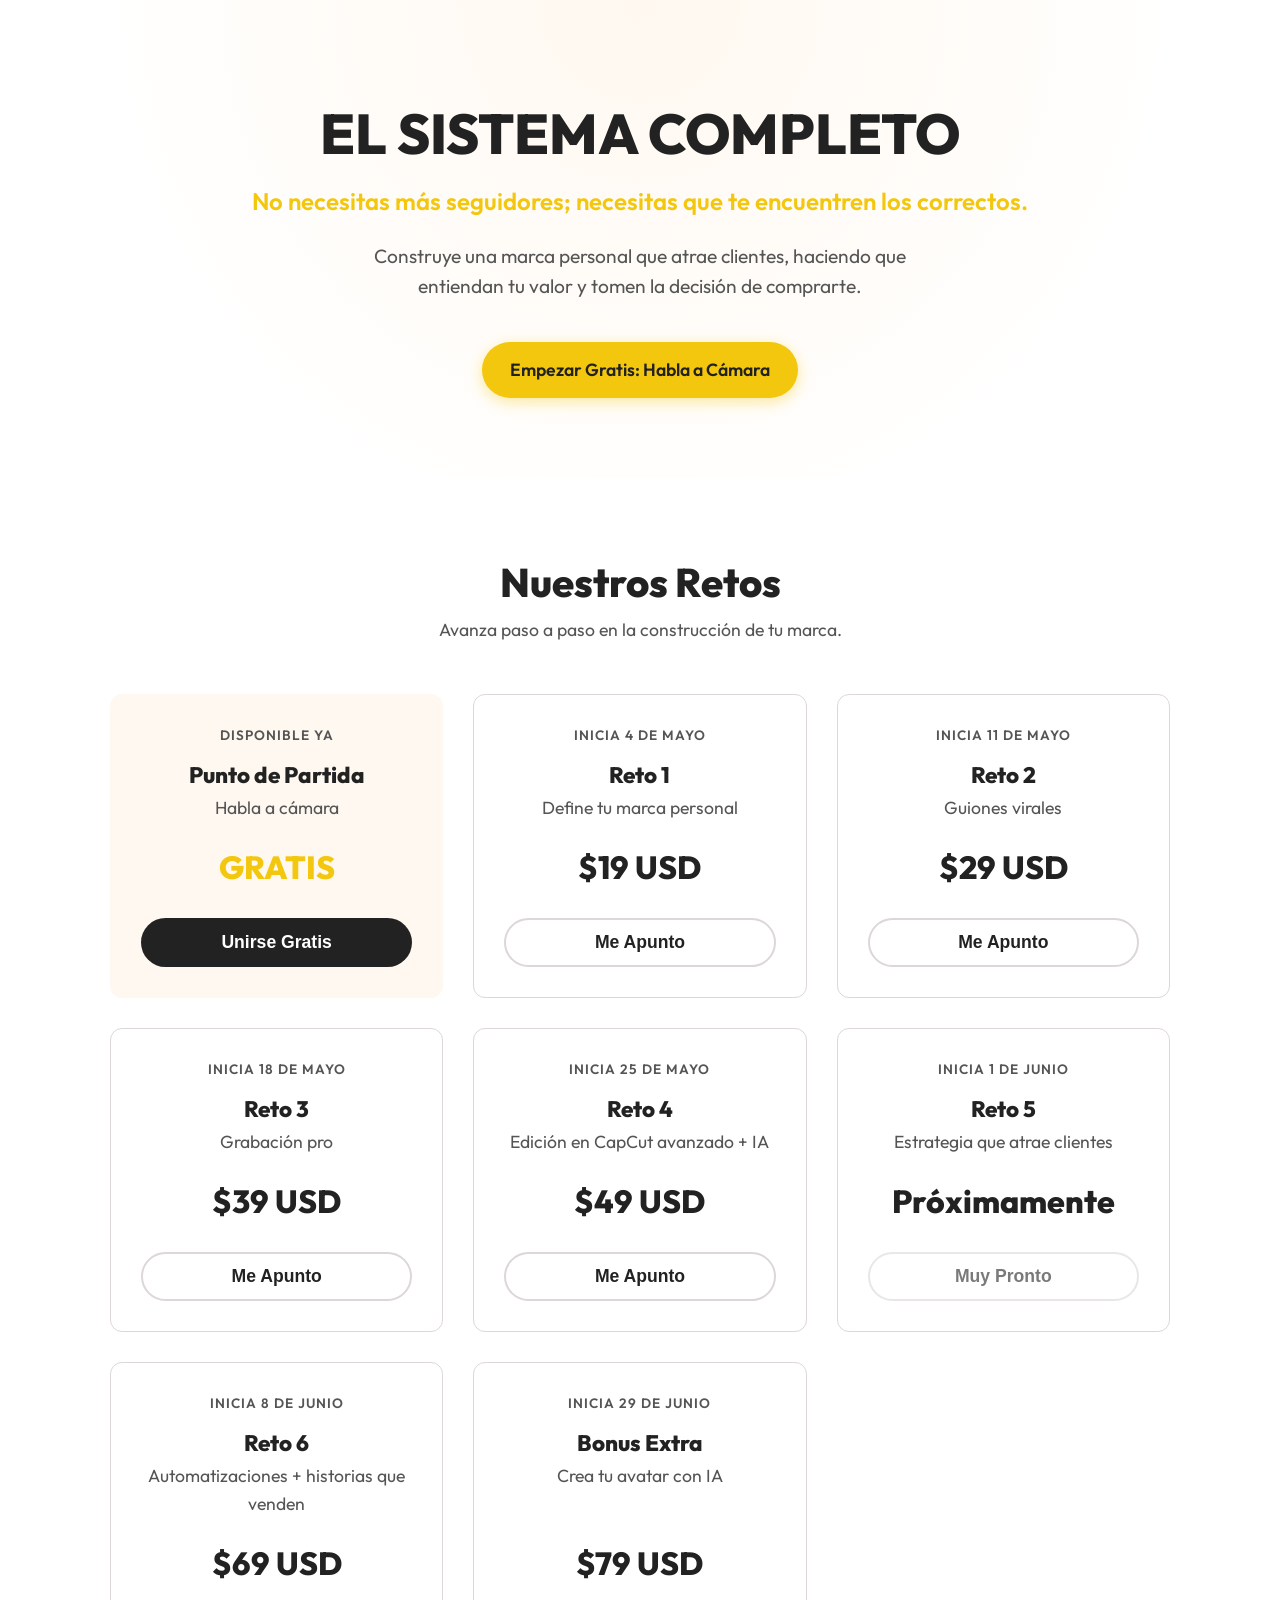
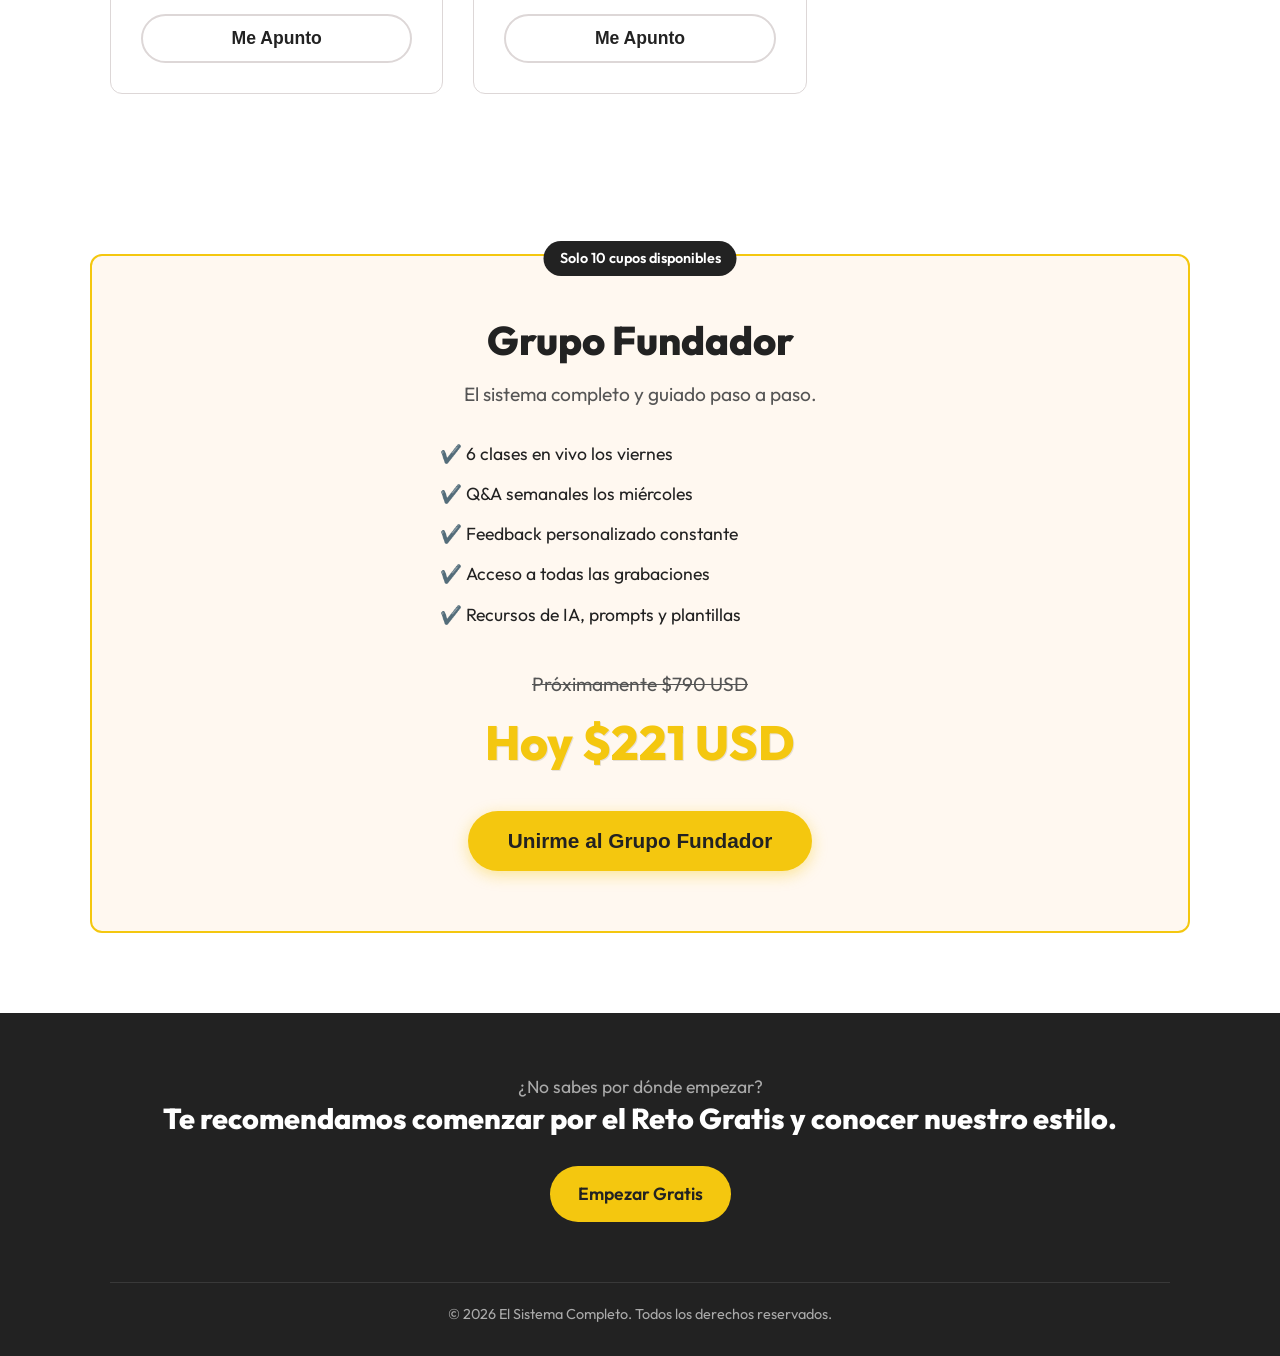
==== index.html @ 3ee85386 "first commit: Scafolding" ====
<!DOCTYPE html>
<html lang="es">
<head>
    <meta charset="UTF-8">
    <meta name="viewport" content="width=device-width, initial-scale=1.0">
    <title>El Sistema Completo | Atrae Clientes</title>
    <meta name="description" content="Construye una marca personal que atrae clientes. El sistema paso a paso para que te encuentren los correctos.">
    <link rel="preconnect" href="https://fonts.googleapis.com">
    <link rel="preconnect" href="https://fonts.gstatic.com" crossorigin>
    <link href="https://fonts.googleapis.com/css2?family=Outfit:wght@300;400;600;800&display=swap" rel="stylesheet">
    <link rel="stylesheet" href="style.css">
</head>
<body>

    <!-- Hero Section -->
    <header class="hero">
        <div class="container">
            <h1>EL SISTEMA COMPLETO</h1>
            <p class="subtitle">No necesitas más seguidores; necesitas que te encuentren los correctos.</p>
            <p class="description">Construye una marca personal que atrae clientes, haciendo que entiendan tu valor y tomen la decisión de comprarte.</p>
            <a href="#retos" class="cta-button primary-btn">Empezar Gratis: Habla a Cámara</a>
        </div>
    </header>

    <!-- Retos Section -->
    <section id="retos" class="challenges">
        <div class="container">
            <h2 class="section-title">Nuestros Retos</h2>
            <p class="section-desc">Avanza paso a paso en la construcción de tu marca.</p>

            <div class="grid">
                <!-- Reto Gratis -->
                <div class="card card-free">
                    <div class="card-tag">Disponible Ya</div>
                    <h3>Punto de Partida</h3>
                    <p class="challenge-name">Habla a cámara</p>
                    <p class="price">GRATIS</p>
                    <button class="cta-button secondary-btn">Unirse Gratis</button>
                </div>

                <!-- Reto 1 -->
                <div class="card">
                    <div class="card-tag">Inicia 4 de mayo</div>
                    <h3>Reto 1</h3>
                    <p class="challenge-name">Define tu marca personal</p>
                    <p class="price">$19 USD</p>
                    <button class="cta-button outline-btn">Me Apunto</button>
                </div>

                <!-- Reto 2 -->
                <div class="card">
                    <div class="card-tag">Inicia 11 de mayo</div>
                    <h3>Reto 2</h3>
                    <p class="challenge-name">Guiones virales</p>
                    <p class="price">$29 USD</p>
                    <button class="cta-button outline-btn">Me Apunto</button>
                </div>

                <!-- Reto 3 -->
                <div class="card">
                    <div class="card-tag">Inicia 18 de mayo</div>
                    <h3>Reto 3</h3>
                    <p class="challenge-name">Grabación pro</p>
                    <p class="price">$39 USD</p>
                    <button class="cta-button outline-btn">Me Apunto</button>
                </div>

                <!-- Reto 4 -->
                <div class="card">
                    <div class="card-tag">Inicia 25 de mayo</div>
                    <h3>Reto 4</h3>
                    <p class="challenge-name">Edición en CapCut avanzado + IA</p>
                    <p class="price">$49 USD</p>
                    <button class="cta-button outline-btn">Me Apunto</button>
                </div>

                <!-- Reto 5 -->
                <div class="card">
                    <div class="card-tag">Inicia 1 de junio</div>
                    <h3>Reto 5</h3>
                    <p class="challenge-name">Estrategia que atrae clientes</p>
                    <p class="price">Próximamente</p>
                    <button class="cta-button outline-btn disabled">Muy Pronto</button>
                </div>

                <!-- Reto 6 -->
                <div class="card">
                    <div class="card-tag">Inicia 8 de junio</div>
                    <h3>Reto 6</h3>
                    <p class="challenge-name">Automatizaciones + historias que venden</p>
                    <p class="price">$69 USD</p>
                    <button class="cta-button outline-btn">Me Apunto</button>
                </div>

                <!-- Bonus -->
                <div class="card card-bonus">
                    <div class="card-tag">Inicia 29 de junio</div>
                    <h3>Bonus Extra</h3>
                    <p class="challenge-name">Crea tu avatar con IA</p>
                    <p class="price">$79 USD</p>
                    <button class="cta-button outline-btn">Me Apunto</button>
                </div>
            </div>
        </div>
    </section>

    <!-- Premium Section -->
    <section class="premium">
        <div class="container premium-box">
            <div class="premium-content">
                <span class="premium-badge">Solo 10 cupos disponibles</span>
                <h2>Grupo Fundador</h2>
                <p class="premium-subtitle">El sistema completo y guiado paso a paso.</p>
                <ul class="features-list">
                    <li>✔️ 6 clases en vivo los viernes</li>
                    <li>✔️ Q&A semanales los miércoles</li>
                    <li>✔️ Feedback personalizado constante</li>
                    <li>✔️ Acceso a todas las grabaciones</li>
                    <li>✔️ Recursos de IA, prompts y plantillas</li>
                </ul>
                <div class="price-box">
                    <span class="old-price">Próximamente $790 USD</span>
                    <span class="current-price">Hoy $221 USD</span>
                </div>
                <button class="cta-button primary-btn premium-btn">Unirme al Grupo Fundador</button>
            </div>
        </div>
    </section>

    <!-- Footer -->
    <footer class="footer">
        <div class="container">
            <p>¿No sabes por dónde empezar?</p>
            <h3>Te recomendamos comenzar por el Reto Gratis y conocer nuestro estilo.</h3>
            <a href="#retos" class="cta-button secondary-btn footer-btn">Empezar Gratis</a>
            <p class="copyright">© 2026 El Sistema Completo. Todos los derechos reservados.</p>
        </div>
    </footer>

    <script src="script.js"></script>
</body>
</html>
---- style.css ----
/* style.css */
:root {
    --color-bg-main: #FFFFFF;
    --color-primary: #F4C70F;
    /* Mustard Yellow */
    --color-secondary: #FFF8F0;
    /* Beige/Cream */
    --color-neutral: #DDD7D7;
    /* Light Gray */
    --color-text-dark: #222222;
    --color-text-light: #555555;

    --transition-speed: 0.3s;
    --border-radius: 12px;
}

* {
    margin: 0;
    padding: 0;
    box-sizing: border-box;
}

body {
    font-family: 'Outfit', sans-serif;
    background-color: var(--color-bg-main);
    color: var(--color-text-dark);
    line-height: 1.6;
    overflow-x: hidden;
}

.container {
    max-width: 1100px;
    margin: 0 auto;
    padding: 0 20px;
}

/* Typography */
h1,
h2,
h3 {
    font-weight: 800;
    line-height: 1.2;
}

h1 {
    font-size: 3.5rem;
    margin-bottom: 15px;
    color: var(--color-text-dark);
}

h2 {
    font-size: 2.5rem;
    margin-bottom: 15px;
}

p {
    font-size: 1.1rem;
    color: var(--color-text-light);
}

/* Buttons */
.cta-button {
    display: inline-block;
    padding: 14px 28px;
    border-radius: 50px;
    font-size: 1.1rem;
    font-weight: 600;
    text-decoration: none;
    text-align: center;
    cursor: pointer;
    transition: all var(--transition-speed) ease;
    border: none;
}

.primary-btn {
    background-color: var(--color-primary);
    color: var(--color-text-dark);
    box-shadow: 0 4px 15px rgba(244, 199, 15, 0.4);
}

.primary-btn:hover {
    transform: translateY(-3px);
    box-shadow: 0 6px 20px rgba(244, 199, 15, 0.6);
}

.secondary-btn {
    background-color: var(--color-text-dark);
    color: #FFFFFF;
}

.secondary-btn:hover {
    transform: translateY(-3px);
    box-shadow: 0 6px 20px rgba(0, 0, 0, 0.15);
}

.outline-btn {
    background-color: transparent;
    color: var(--color-text-dark);
    border: 2px solid var(--color-neutral);
    padding: 12px 26px;
}

.outline-btn:hover {
    border-color: var(--color-primary);
    background-color: var(--color-primary);
    transform: translateY(-2px);
}

.disabled {
    opacity: 0.6;
    cursor: not-allowed;
}

.disabled:hover {
    transform: none;
    background-color: transparent;
    border-color: var(--color-neutral);
}

/* Hero Section */
.hero {
    padding: 100px 0 80px;
    text-align: center;
    background: radial-gradient(circle at top, var(--color-secondary) 0%, var(--color-bg-main) 70%);
}

.hero .subtitle {
    font-size: 1.5rem;
    font-weight: 600;
    color: var(--color-primary);
    margin-bottom: 20px;
}

.hero .description {
    max-width: 600px;
    margin: 0 auto 40px;
    font-size: 1.2rem;
}

/* Challenges Section */
.challenges {
    padding: 80px 0;
}

.section-title {
    text-align: center;
    margin-bottom: 10px;
}

.section-desc {
    text-align: center;
    margin-bottom: 50px;
}

.grid {
    display: grid;
    grid-template-columns: repeat(auto-fit, minmax(300px, 1fr));
    gap: 30px;
}

/* Cards */
.card {
    background-color: var(--color-bg-main);
    border: 1px solid var(--color-neutral);
    border-radius: var(--border-radius);
    padding: 30px;
    text-align: center;
    transition: all var(--transition-speed) ease;
    position: relative;
    overflow: hidden;
    display: flex;
    flex-direction: column;
}

.card:hover {
    transform: translateY(-5px);
    box-shadow: 0 10px 30px rgba(0, 0, 0, 0.05);
    border-color: var(--color-primary);
}

.card-tag {
    font-size: 0.85rem;
    font-weight: 600;
    color: var(--color-text-light);
    margin-bottom: 15px;
    text-transform: uppercase;
    letter-spacing: 1px;
}

.card h3 {
    font-size: 1.4rem;
    margin-bottom: 5px;
}

.challenge-name {
    font-size: 1.1rem;
    font-weight: 400;
    margin-bottom: 20px;
    flex-grow: 1;
}

.price {
    font-size: 2rem;
    font-weight: 800;
    color: var(--color-text-dark);
    margin-bottom: 25px;
}

.card-free {
    background-color: var(--color-secondary);
    border-color: var(--color-secondary);
}

.card-free .price {
    color: var(--color-primary);
}

/* Premium Section */
.premium {
    padding: 80px 0;
}

.premium-box {
    background-color: var(--color-secondary);
    border-radius: var(--border-radius);
    border: 2px solid var(--color-primary);
    padding: 60px 40px;
    text-align: center;
    position: relative;
}

.premium-badge {
    position: absolute;
    top: -15px;
    left: 50%;
    transform: translateX(-50%);
    background-color: var(--color-text-dark);
    color: #fff;
    padding: 6px 16px;
    border-radius: 20px;
    font-size: 0.9rem;
    font-weight: 600;
}

.premium-subtitle {
    font-size: 1.2rem;
    margin-bottom: 30px;
}

.features-list {
    list-style: none;
    text-align: left;
    max-width: 400px;
    margin: 0 auto 40px;
}

.features-list li {
    font-size: 1.1rem;
    margin-bottom: 12px;
    color: var(--color-text-dark);
    font-weight: 400;
}

.price-box {
    margin-bottom: 30px;
    display: flex;
    flex-direction: column;
    align-items: center;
}

.old-price {
    font-size: 1.2rem;
    color: var(--color-text-light);
    text-decoration: line-through;
    margin-bottom: 5px;
}

.current-price {
    font-size: 3rem;
    font-weight: 800;
    color: var(--color-primary);
    text-shadow: 1px 1px 0px rgba(0, 0, 0, 0.1);
}

.premium-btn {
    font-size: 1.3rem;
    padding: 18px 40px;
}

/* Footer */
.footer {
    background-color: var(--color-text-dark);
    color: #FFFFFF;
    text-align: center;
    padding: 60px 0 30px;
}

.footer h3 {
    color: #FFFFFF;
    margin-bottom: 30px;
    font-size: 1.8rem;
}

.footer p {
    color: #AAAAAA;
}

.footer-btn {
    background-color: var(--color-primary);
    color: var(--color-text-dark);
    margin-bottom: 60px;
}

.footer-btn:hover {
    background-color: #e3b60e;
    transform: translateY(-3px);
}

.copyright {
    font-size: 0.9rem;
    border-top: 1px solid rgba(255, 255, 255, 0.1);
    padding-top: 20px;
}

/* Animations */
.fade-in {
    opacity: 0;
    transform: translateY(20px);
    transition: opacity 0.6s ease-out, transform 0.6s ease-out;
}

.fade-in.visible {
    opacity: 1;
    transform: translateY(0);
}

/* Responsive */
@media (max-width: 768px) {
    h1 {
        font-size: 2.5rem;
    }

    h2 {
        font-size: 2rem;
    }

    .hero {
        padding: 60px 0;
    }

    .premium-box {
        padding: 40px 20px;
    }

    .current-price {
        font-size: 2.5rem;
    }
}
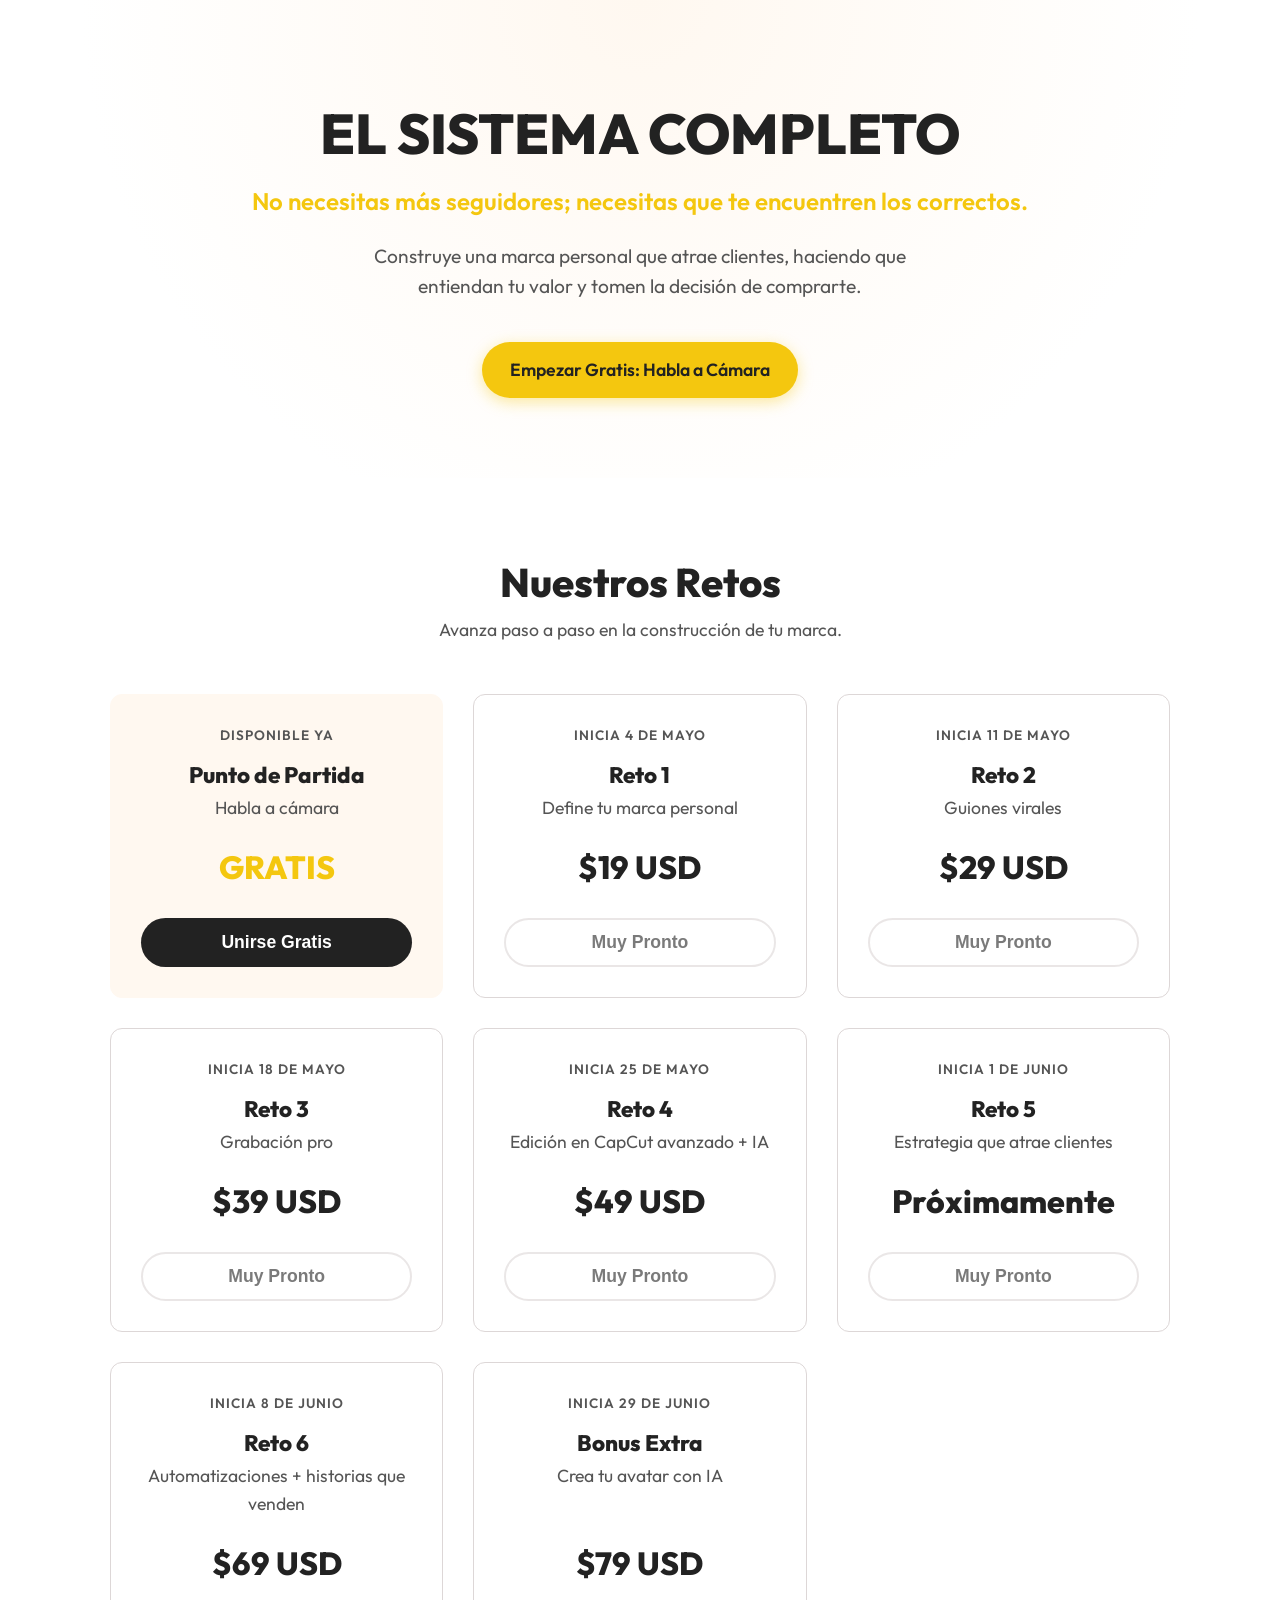
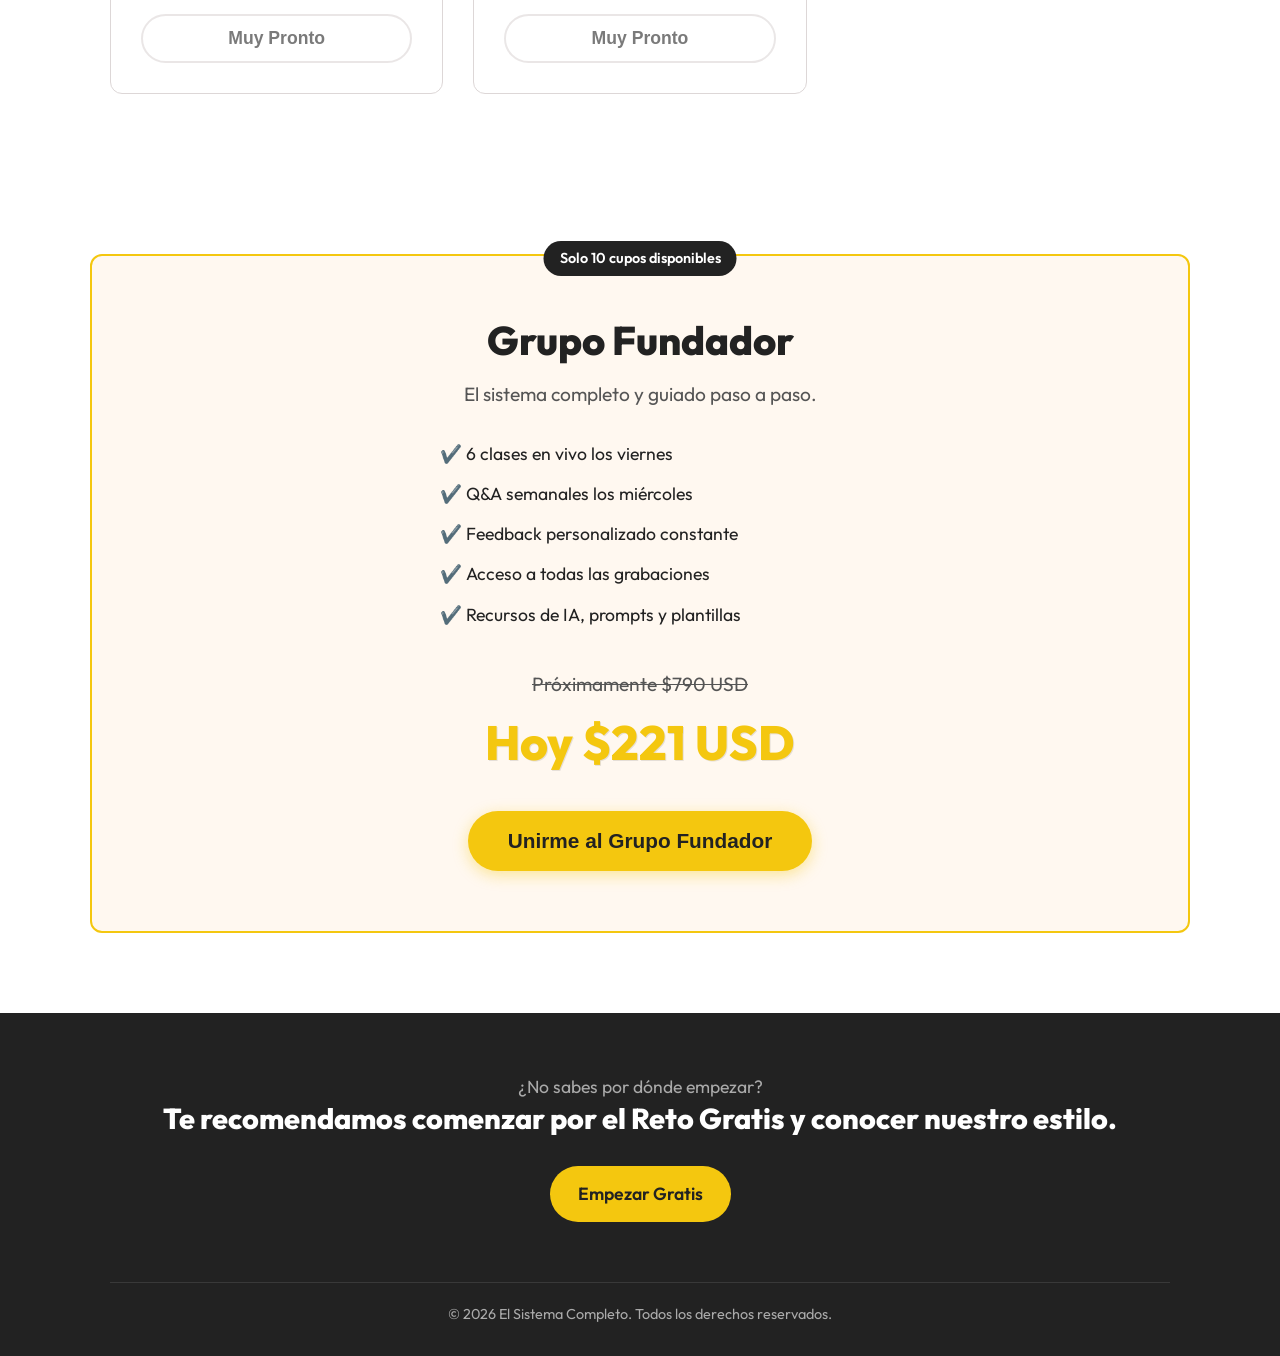
==== commit 2b7e27f1: "change: disable button for challenges" ====
--- a/index.html
+++ b/index.html
@@ -1,15 +1,18 @@
 <!DOCTYPE html>
 <html lang="es">
+
 <head>
     <meta charset="UTF-8">
     <meta name="viewport" content="width=device-width, initial-scale=1.0">
     <title>El Sistema Completo | Atrae Clientes</title>
-    <meta name="description" content="Construye una marca personal que atrae clientes. El sistema paso a paso para que te encuentren los correctos.">
+    <meta name="description"
+        content="Construye una marca personal que atrae clientes. El sistema paso a paso para que te encuentren los correctos.">
     <link rel="preconnect" href="https://fonts.googleapis.com">
     <link rel="preconnect" href="https://fonts.gstatic.com" crossorigin>
     <link href="https://fonts.googleapis.com/css2?family=Outfit:wght@300;400;600;800&display=swap" rel="stylesheet">
     <link rel="stylesheet" href="style.css">
 </head>
+
 <body>
 
     <!-- Hero Section -->
@@ -17,7 +20,8 @@
         <div class="container">
             <h1>EL SISTEMA COMPLETO</h1>
             <p class="subtitle">No necesitas más seguidores; necesitas que te encuentren los correctos.</p>
-            <p class="description">Construye una marca personal que atrae clientes, haciendo que entiendan tu valor y tomen la decisión de comprarte.</p>
+            <p class="description">Construye una marca personal que atrae clientes, haciendo que entiendan tu valor y
+                tomen la decisión de comprarte.</p>
             <a href="#retos" class="cta-button primary-btn">Empezar Gratis: Habla a Cámara</a>
         </div>
     </header>
@@ -44,7 +48,8 @@
                     <h3>Reto 1</h3>
                     <p class="challenge-name">Define tu marca personal</p>
                     <p class="price">$19 USD</p>
-                    <button class="cta-button outline-btn">Me Apunto</button>
+                    <!-- <button class="cta-button outline-btn">Me Apunto</button> -->
+                    <button class="cta-button outline-btn disabled">Muy Pronto</button>
                 </div>
 
                 <!-- Reto 2 -->
@@ -53,7 +58,8 @@
                     <h3>Reto 2</h3>
                     <p class="challenge-name">Guiones virales</p>
                     <p class="price">$29 USD</p>
-                    <button class="cta-button outline-btn">Me Apunto</button>
+                    <!-- <button class="cta-button outline-btn">Me Apunto</button> -->
+                    <button class="cta-button outline-btn disabled">Muy Pronto</button>
                 </div>
 
                 <!-- Reto 3 -->
@@ -62,7 +68,8 @@
                     <h3>Reto 3</h3>
                     <p class="challenge-name">Grabación pro</p>
                     <p class="price">$39 USD</p>
-                    <button class="cta-button outline-btn">Me Apunto</button>
+                    <!-- <button class="cta-button outline-btn">Me Apunto</button> -->
+                    <button class="cta-button outline-btn disabled">Muy Pronto</button>
                 </div>
 
                 <!-- Reto 4 -->
@@ -71,7 +78,8 @@
                     <h3>Reto 4</h3>
                     <p class="challenge-name">Edición en CapCut avanzado + IA</p>
                     <p class="price">$49 USD</p>
-                    <button class="cta-button outline-btn">Me Apunto</button>
+                    <!-- <button class="cta-button outline-btn">Me Apunto</button> -->
+                    <button class="cta-button outline-btn disabled">Muy Pronto</button>
                 </div>
 
                 <!-- Reto 5 -->
@@ -89,7 +97,8 @@
                     <h3>Reto 6</h3>
                     <p class="challenge-name">Automatizaciones + historias que venden</p>
                     <p class="price">$69 USD</p>
-                    <button class="cta-button outline-btn">Me Apunto</button>
+                    <!-- <button class="cta-button outline-btn">Me Apunto</button> -->
+                    <button class="cta-button outline-btn disabled">Muy Pronto</button>
                 </div>
 
                 <!-- Bonus -->
@@ -98,7 +107,8 @@
                     <h3>Bonus Extra</h3>
                     <p class="challenge-name">Crea tu avatar con IA</p>
                     <p class="price">$79 USD</p>
-                    <button class="cta-button outline-btn">Me Apunto</button>
+                    <!-- <button class="cta-button outline-btn">Me Apunto</button> -->
+                    <button class="cta-button outline-btn disabled">Muy Pronto</button>
                 </div>
             </div>
         </div>
@@ -139,4 +149,5 @@
 
     <script src="script.js"></script>
 </body>
-</html>
+
+</html>
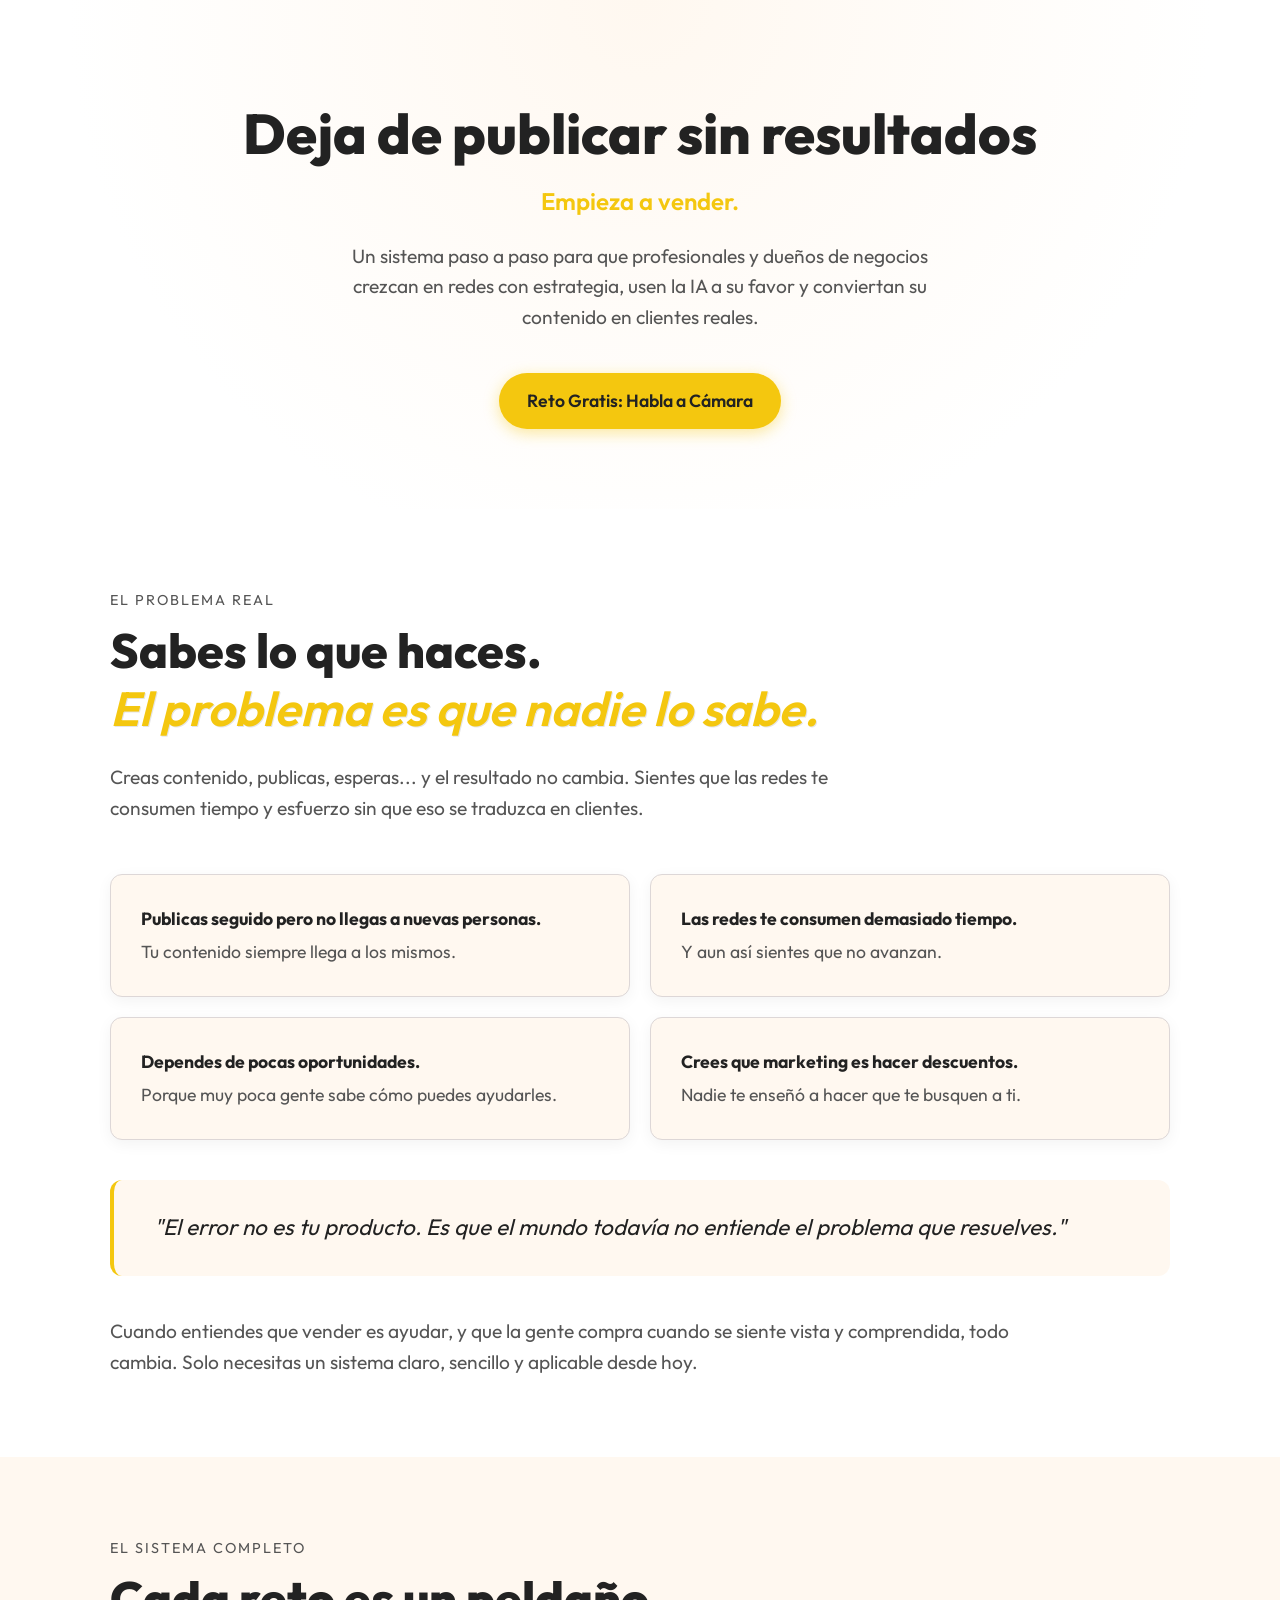
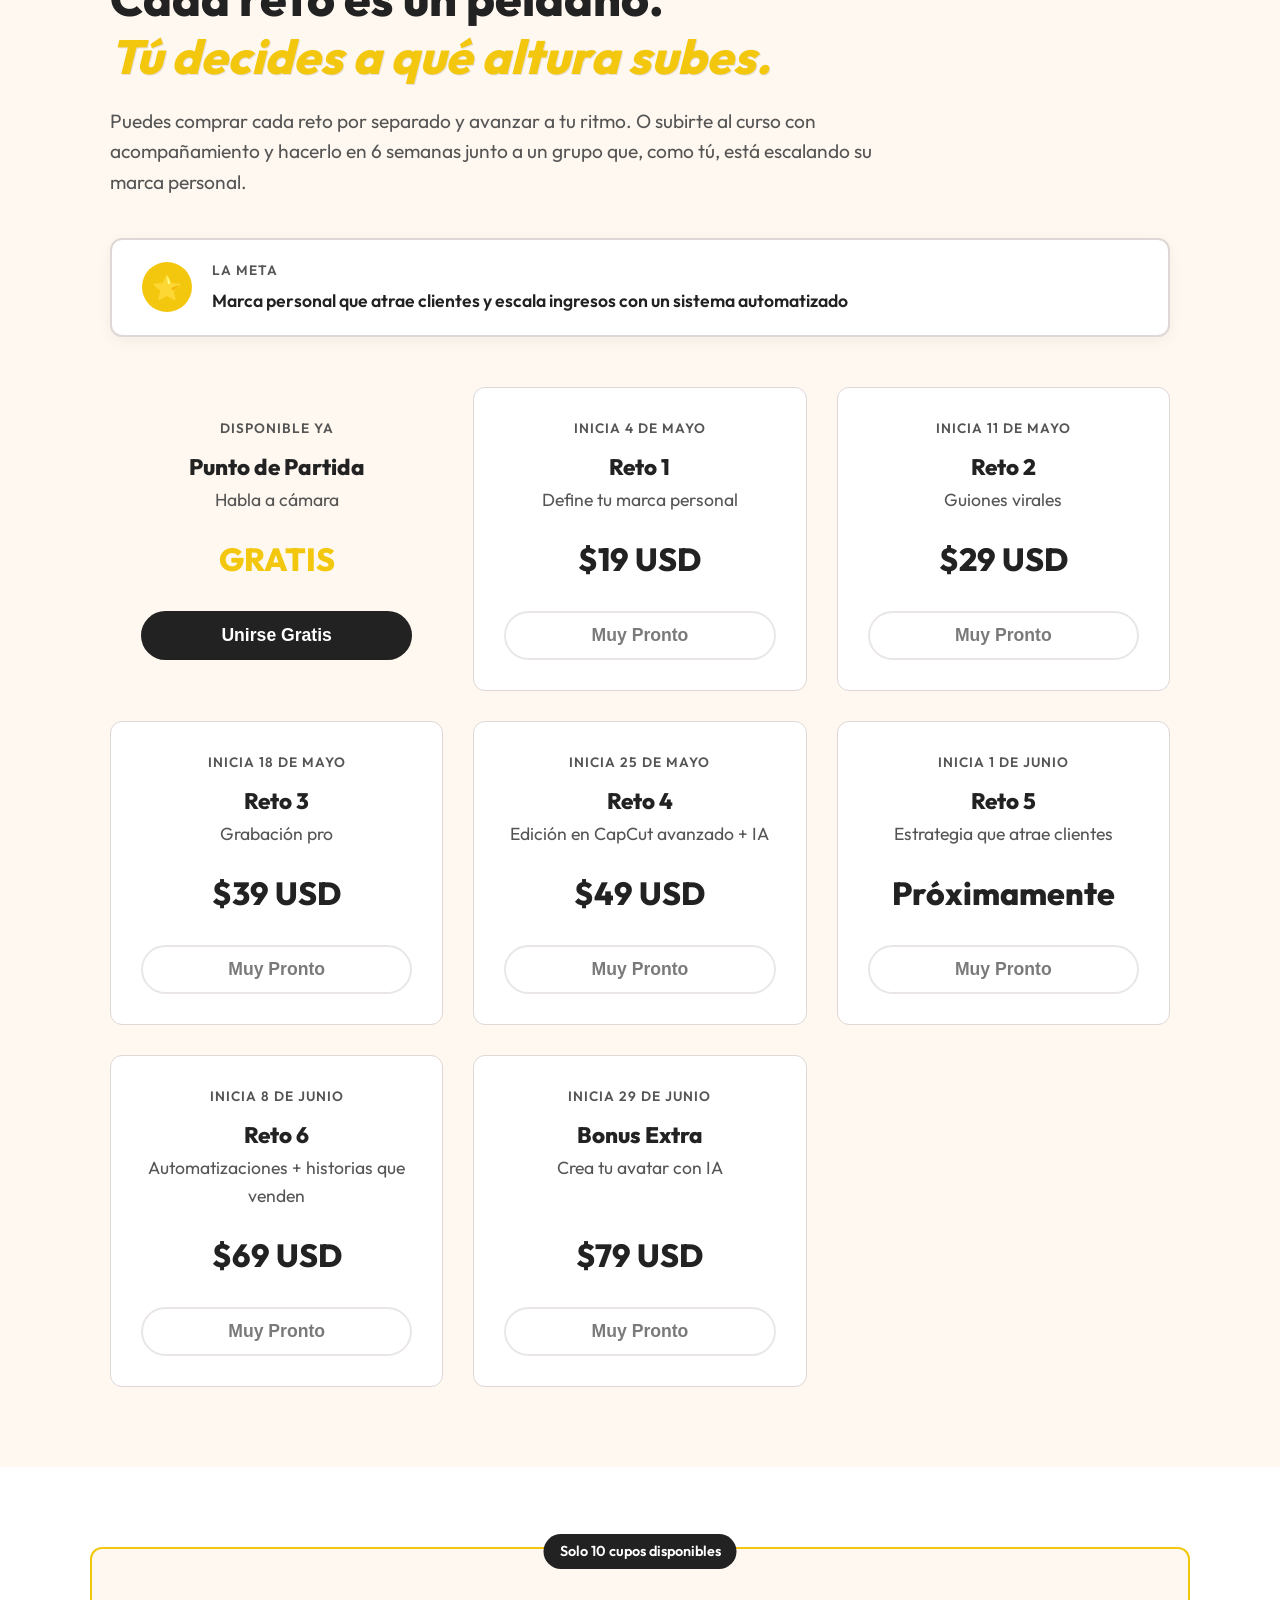
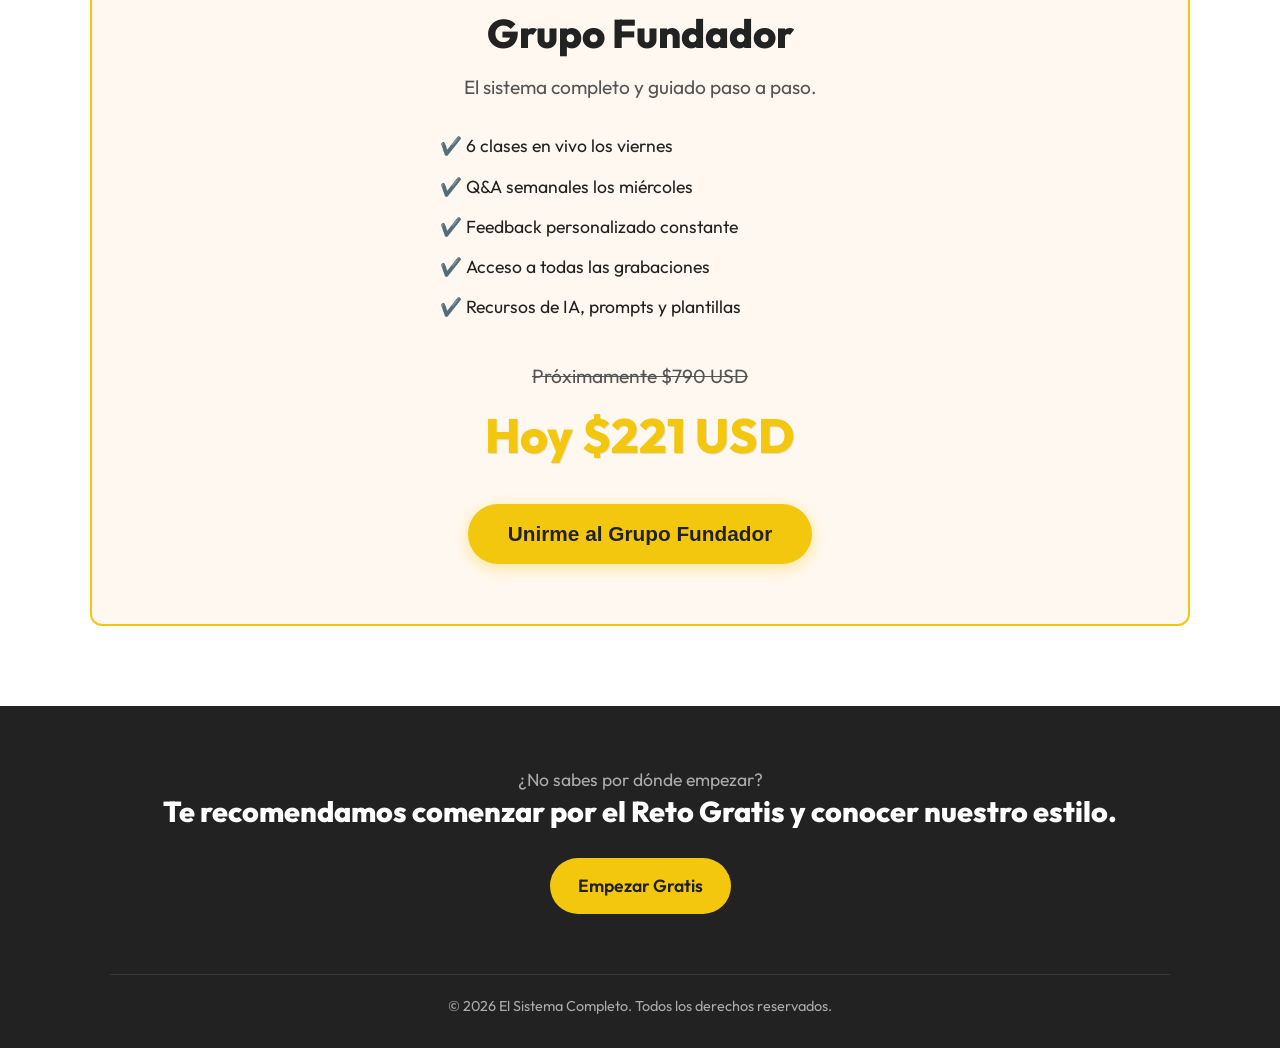
==== commit d192f9ed: "feat: Add section Expert" ====
--- a/index.html
+++ b/index.html
@@ -18,19 +18,72 @@
     <!-- Hero Section -->
     <header class="hero">
         <div class="container">
-            <h1>EL SISTEMA COMPLETO</h1>
-            <p class="subtitle">No necesitas más seguidores; necesitas que te encuentren los correctos.</p>
-            <p class="description">Construye una marca personal que atrae clientes, haciendo que entiendan tu valor y
-                tomen la decisión de comprarte.</p>
-            <a href="#retos" class="cta-button primary-btn">Empezar Gratis: Habla a Cámara</a>
+            <h1>Deja de publicar sin resultados</h1>
+            <p class="subtitle">Empieza a vender.</p>
+            <p class="description">Un sistema paso a paso para que profesionales y dueños de negocios crezcan en redes
+                con estrategia, usen la IA a su favor y conviertan su contenido en clientes reales.</p>
+            <a href="#retos" class="cta-button primary-btn">Reto Gratis: Habla a Cámara</a>
         </div>
     </header>
+
+    <!-- Section El Problema Real -->
+    <section class="expert-section">
+        <div class="container">
+            <p class="section-kicker">EL PROBLEMA REAL</p>
+            <h2 class="expert-title">Sabes lo que haces. <br><span class="expert-subtitle">El problema es que nadie lo
+                    sabe.</span></h2>
+
+            <p class="expert-lead">Creas contenido, publicas, esperas... y el resultado no cambia. Sientes que las redes
+                te consumen tiempo y esfuerzo sin que eso se traduzca en clientes.</p>
+
+            <div class="pain-grid">
+                <div class="pain-card">
+                    <p><strong>Publicas seguido pero no llegas a nuevas personas.</strong> Tu contenido siempre llega a
+                        los mismos.</p>
+                </div>
+                <div class="pain-card">
+                    <p><strong>Las redes te consumen demasiado tiempo.</strong> Y aun así sientes que no avanzan.</p>
+                </div>
+                <div class="pain-card">
+                    <p><strong>Dependes de pocas oportunidades.</strong> Porque muy poca gente sabe cómo puedes
+                        ayudarles.</p>
+                </div>
+                <div class="pain-card">
+                    <p><strong>Crees que marketing es hacer descuentos.</strong> Nadie te enseñó a hacer que te busquen
+                        a ti.</p>
+                </div>
+            </div>
+
+            <div class="quote-box">
+                <p><em>"El error no es tu producto. Es que el mundo todavía no entiende el problema que resuelves."</em>
+                </p>
+            </div>
+
+            <p class="expert-conclusion">Cuando entiendes que vender es ayudar, y que la gente compra cuando se siente
+                vista y comprendida, todo cambia. Solo necesitas un sistema claro, sencillo y aplicable desde hoy.</p>
+        </div>
+    </section>
 
     <!-- Retos Section -->
     <section id="retos" class="challenges">
         <div class="container">
-            <h2 class="section-title">Nuestros Retos</h2>
-            <p class="section-desc">Avanza paso a paso en la construcción de tu marca.</p>
+            <div class="challenges-header">
+                <p class="challenges-kicker">EL SISTEMA COMPLETO</p>
+                <h2 class="challenges-title">Cada reto es un peldaño. <br><span class="challenges-subtitle">Tú decides a
+                        qué altura subes.</span></h2>
+                <p class="challenges-desc">Puedes comprar cada reto por separado y avanzar a tu ritmo. O subirte al
+                    curso con acompañamiento y hacerlo en 6 semanas junto a un grupo que, como tú, está escalando su
+                    marca personal.</p>
+
+                <div class="meta-card">
+                    <div class="meta-icon">⭐</div>
+                    <div class="meta-text">
+                        <p class="meta-kicker">LA META</p>
+                        <p class="meta-desc">Marca personal que atrae clientes y escala ingresos con un sistema
+                            automatizado</p>
+                    </div>
+                </div>
+            </div>
 
             <div class="grid">
                 <!-- Reto Gratis -->
--- a/style.css
+++ b/style.css
@@ -137,9 +137,169 @@
     font-size: 1.2rem;
 }
 
+/* Expert Section */
+.expert-section {
+    background-color: var(--color-bg-main);
+    color: var(--color-text-dark);
+    padding: 80px 0;
+}
+
+.section-kicker {
+    font-size: 0.9rem;
+    text-transform: uppercase;
+    letter-spacing: 2px;
+    color: var(--color-text-light);
+    margin-bottom: 10px;
+}
+
+.expert-title {
+    font-size: 3rem;
+    color: var(--color-text-dark);
+    margin-bottom: 25px;
+    font-weight: 800;
+}
+
+.expert-subtitle {
+    color: var(--color-primary); 
+    font-style: italic;
+    font-weight: 600;
+    text-shadow: 1px 1px 0px rgba(0,0,0,0.1);
+}
+
+.expert-lead {
+    font-size: 1.2rem;
+    max-width: 800px;
+    margin-bottom: 50px;
+    color: var(--color-text-light);
+}
+
+.pain-grid {
+    display: grid;
+    grid-template-columns: repeat(auto-fit, minmax(400px, 1fr));
+    gap: 20px;
+    margin-bottom: 40px;
+}
+
+.pain-card {
+    background-color: var(--color-secondary);
+    border: 1px solid var(--color-neutral);
+    border-radius: var(--border-radius);
+    padding: 30px;
+    color: var(--color-text-light);
+    box-shadow: 0 4px 15px rgba(0,0,0,0.05);
+}
+
+.pain-card p {
+    color: var(--color-text-light);
+}
+
+.pain-card strong {
+    color: var(--color-text-dark);
+    display: block;
+    margin-bottom: 5px;
+    font-size: 1.1rem;
+}
+
+.quote-box {
+    background-color: var(--color-secondary);
+    border-left: 4px solid var(--color-primary);
+    border-radius: var(--border-radius);
+    padding: 30px 40px;
+    margin-bottom: 40px;
+}
+
+.quote-box p {
+    font-size: 1.4rem;
+    color: var(--color-text-dark);
+    font-style: italic;
+    margin: 0;
+}
+
+.expert-conclusion {
+    font-size: 1.2rem;
+    color: var(--color-text-light);
+    max-width: 900px;
+}
+
 /* Challenges Section */
 .challenges {
     padding: 80px 0;
+    background-color: var(--color-secondary); /* Beige para contrastar con el blanco general */
+}
+
+/* Challenges Header */
+.challenges-header {
+    text-align: left;
+    margin-bottom: 50px;
+}
+
+.challenges-kicker {
+    font-size: 0.9rem;
+    text-transform: uppercase;
+    letter-spacing: 2px;
+    color: var(--color-text-light);
+    margin-bottom: 10px;
+}
+
+.challenges-title {
+    font-size: 3rem;
+    color: var(--color-text-dark);
+    margin-bottom: 20px;
+    font-weight: 800;
+}
+
+.challenges-subtitle {
+    color: var(--color-primary); 
+    font-style: italic;
+    text-shadow: 1px 1px 0px rgba(0,0,0,0.1); /* Sombra para legibilidad del amarillo en fondo claro */
+}
+
+.challenges-desc {
+    font-size: 1.2rem;
+    max-width: 800px;
+    color: var(--color-text-light);
+    margin-bottom: 40px;
+}
+
+.meta-card {
+    background-color: var(--color-bg-main); 
+    border: 2px solid var(--color-neutral); 
+    border-radius: var(--border-radius);
+    padding: 20px 30px;
+    display: flex;
+    align-items: center;
+    gap: 20px;
+    margin-bottom: 50px;
+    box-shadow: 0 4px 15px rgba(0,0,0,0.05);
+}
+
+.meta-icon {
+    background-color: var(--color-primary); 
+    color: var(--color-text-dark);
+    width: 50px;
+    height: 50px;
+    min-width: 50px;
+    border-radius: 50%;
+    display: flex;
+    align-items: center;
+    justify-content: center;
+    font-size: 1.5rem;
+}
+
+.meta-kicker {
+    font-size: 0.85rem;
+    text-transform: uppercase;
+    letter-spacing: 1px;
+    color: var(--color-text-light);
+    margin-bottom: 5px;
+    font-weight: 600;
+}
+
+.meta-desc {
+    font-size: 1.1rem;
+    color: var(--color-text-dark);
+    font-weight: 600;
+    margin: 0;
 }
 
 .section-title {
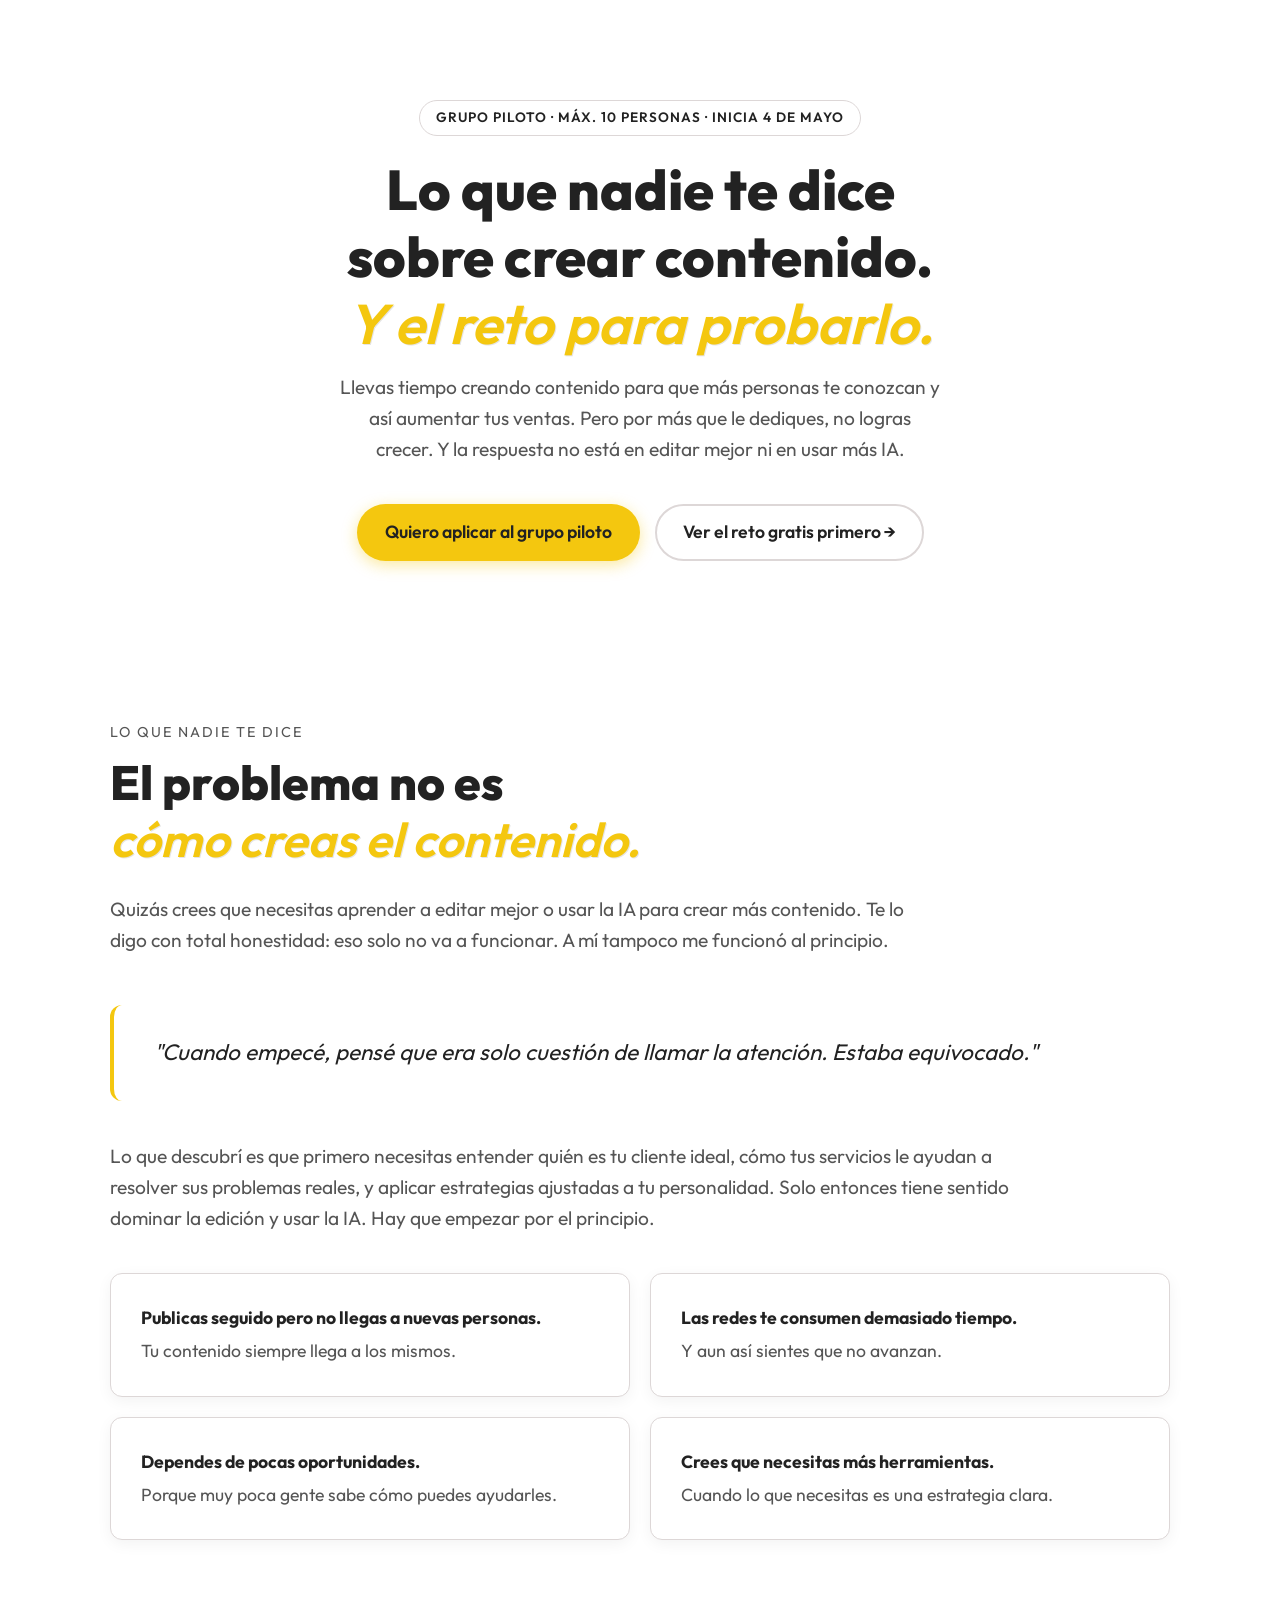
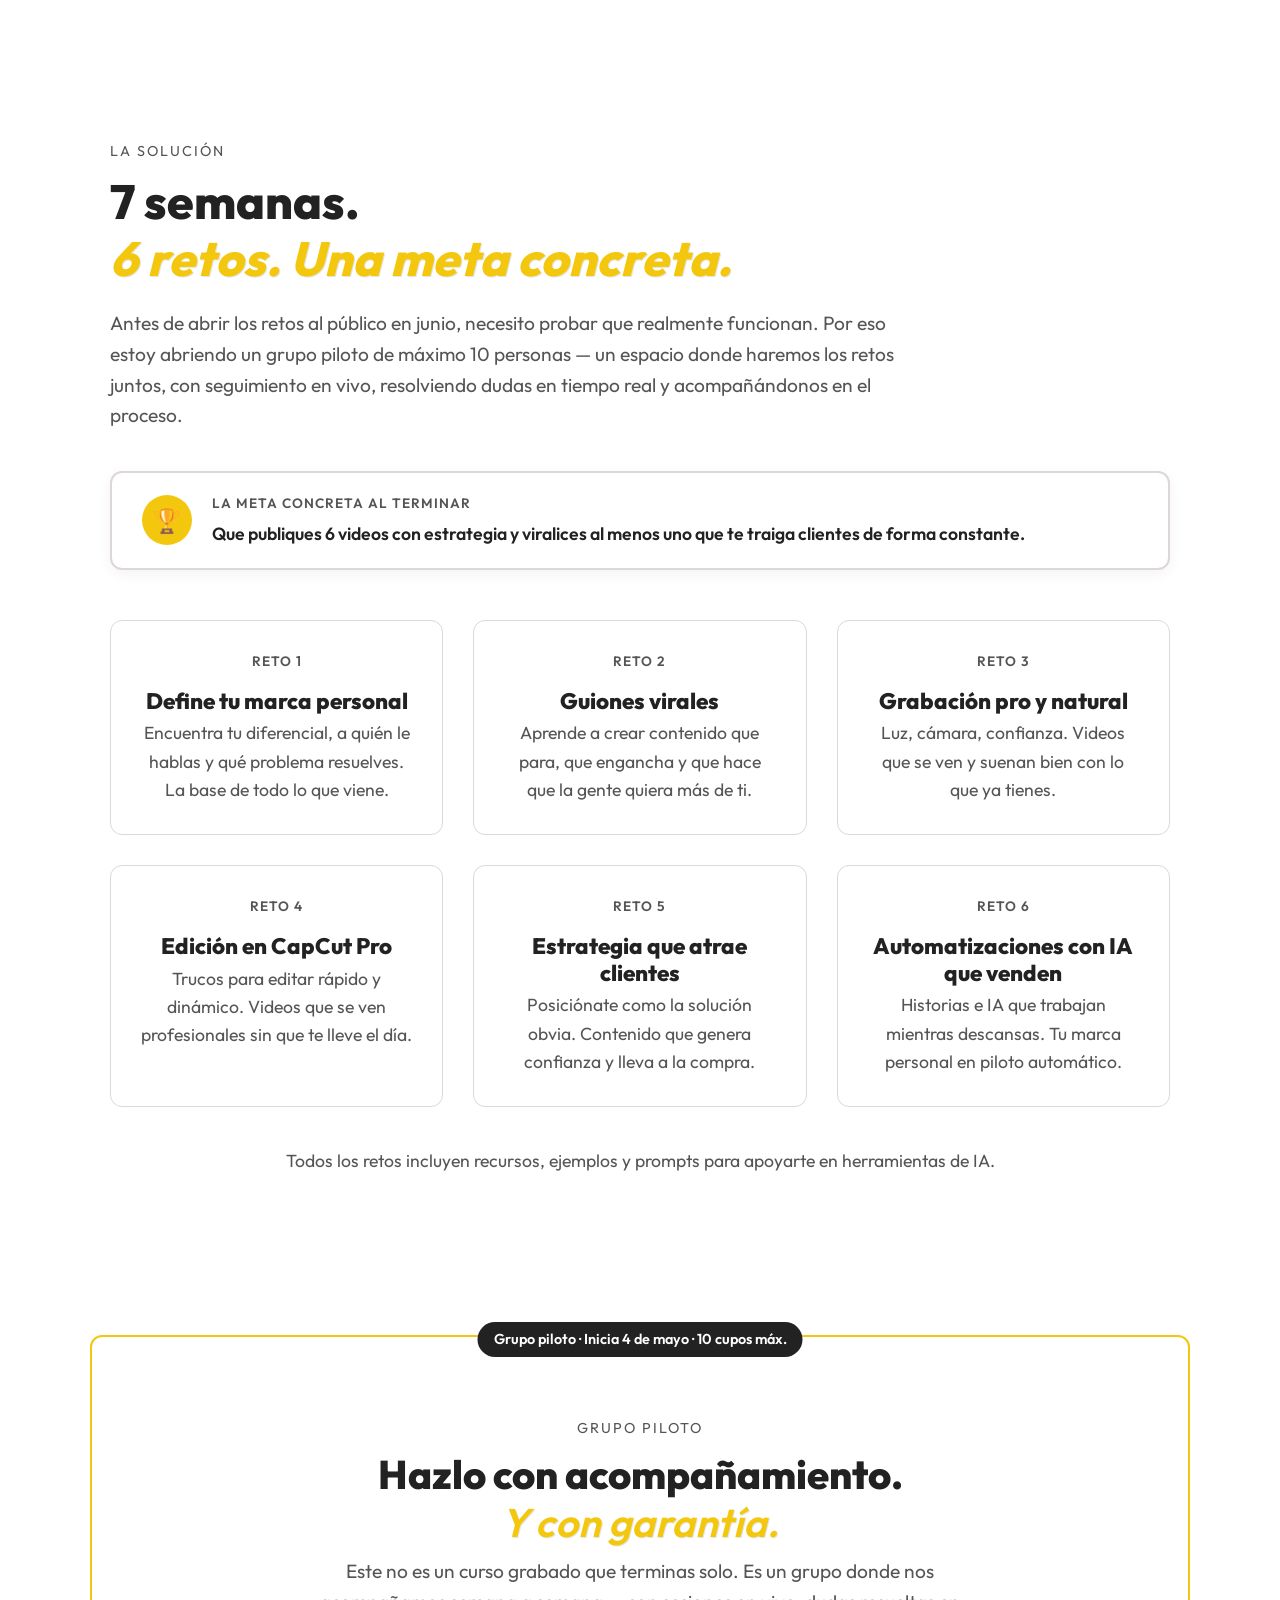
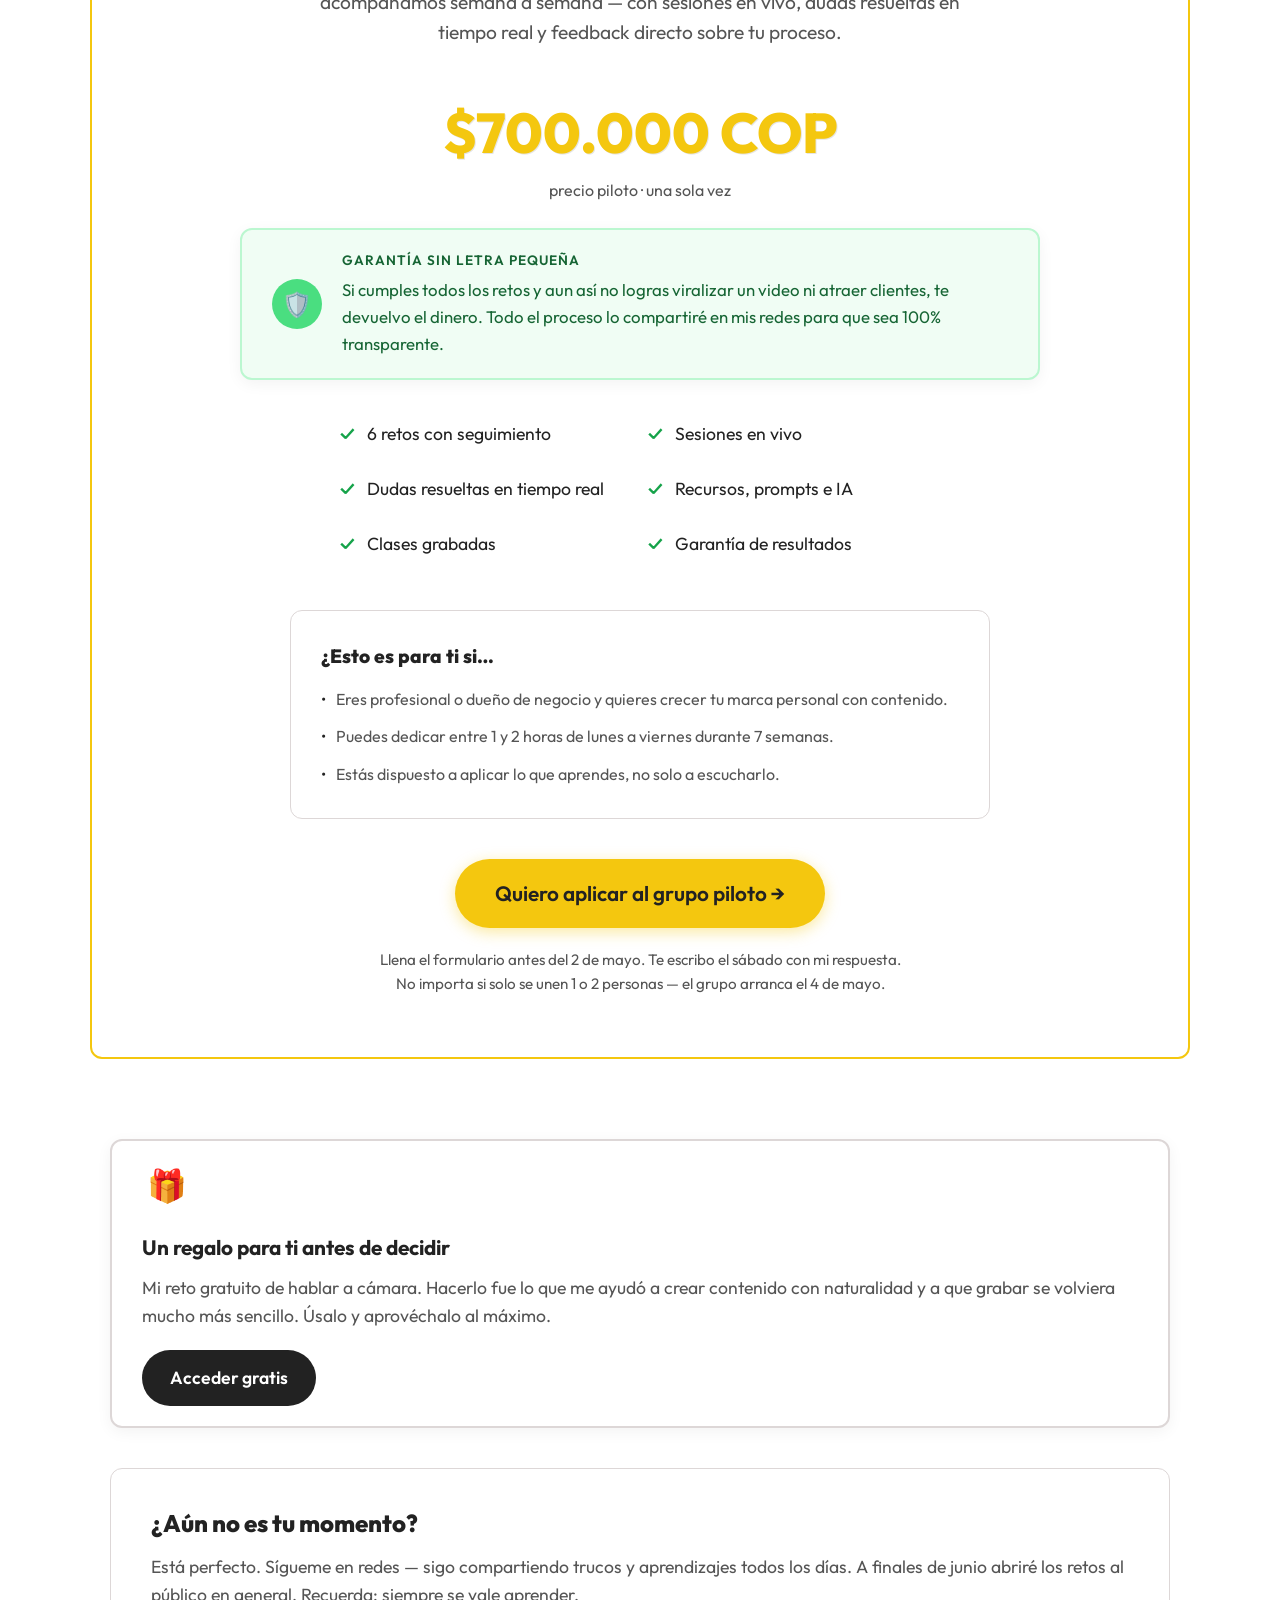
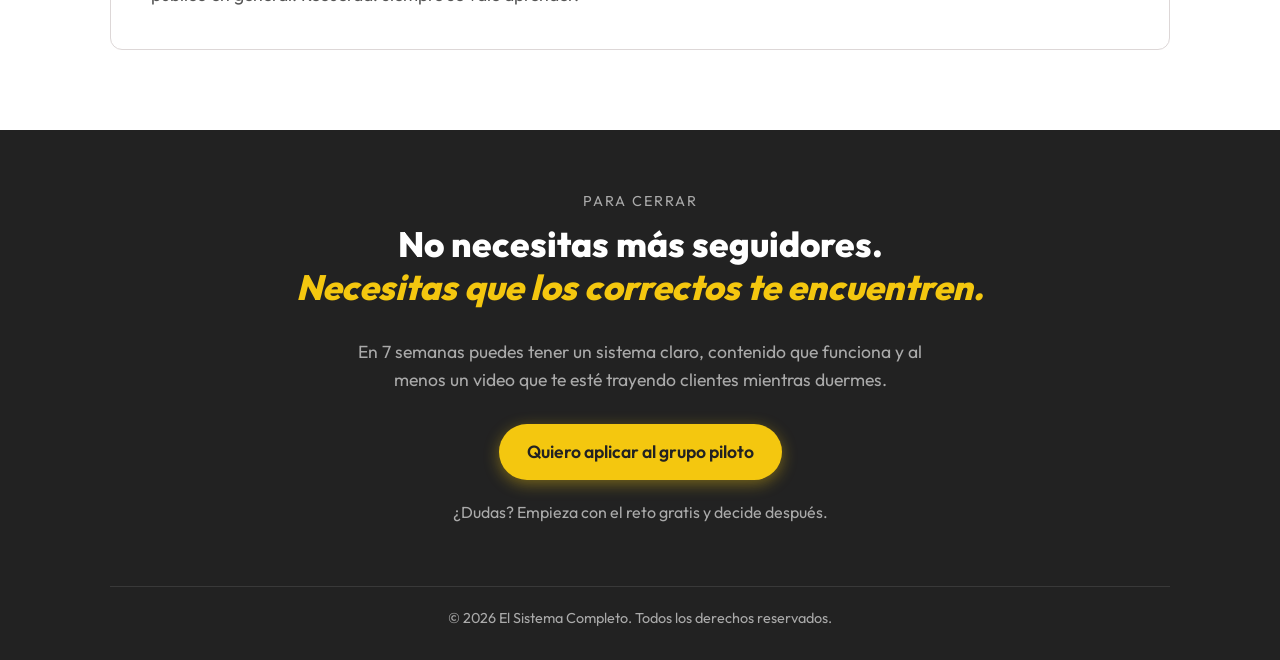
==== commit 6bcfe6e5: "feat: New version to challenge '7 weeks from zero to viral content'" ====
--- a/index.html
+++ b/index.html
@@ -4,9 +4,9 @@
 <head>
     <meta charset="UTF-8">
     <meta name="viewport" content="width=device-width, initial-scale=1.0">
-    <title>El Sistema Completo | Atrae Clientes</title>
+    <title>Lo que nadie te dice sobre crear contenido | Grupo Piloto</title>
     <meta name="description"
-        content="Construye una marca personal que atrae clientes. El sistema paso a paso para que te encuentren los correctos.">
+        content="7 semanas. 6 retos. Una meta concreta: publicar 6 videos con estrategia y viralizar al menos uno que te traiga clientes.">
     <link rel="preconnect" href="https://fonts.googleapis.com">
     <link rel="preconnect" href="https://fonts.gstatic.com" crossorigin>
     <link href="https://fonts.googleapis.com/css2?family=Outfit:wght@300;400;600;800&display=swap" rel="stylesheet">
@@ -18,49 +18,44 @@
     <!-- Hero Section -->
     <header class="hero">
         <div class="container">
-            <h1>Deja de publicar sin resultados</h1>
-            <p class="subtitle">Empieza a vender.</p>
-            <p class="description">Un sistema paso a paso para que profesionales y dueños de negocios crezcan en redes
-                con estrategia, usen la IA a su favor y conviertan su contenido en clientes reales.</p>
-            <a href="#retos" class="cta-button primary-btn">Reto Gratis: Habla a Cámara</a>
+            <span style="display: inline-block; background: var(--color-secondary); color: var(--color-text-dark); border: 1px solid var(--color-neutral); font-size: 0.85rem; font-weight: 600; letter-spacing: 1px; text-transform: uppercase; padding: 6px 16px; border-radius: 50px; margin-bottom: 20px;">Grupo piloto · Máx. 10 personas · Inicia 4 de mayo</span>
+            <h1>Lo que nadie te dice<br>sobre crear contenido.<br><span class="expert-subtitle">Y el reto para probarlo.</span></h1>
+            <p class="description">Llevas tiempo creando contenido para que más personas te conozcan y así aumentar tus ventas. Pero por más que le dediques, no logras crecer. Y la respuesta no está en editar mejor ni en usar más IA.</p>
+            <div style="display: flex; gap: 15px; justify-content: center; flex-wrap: wrap;">
+                <a href="#grupo-piloto" class="cta-button primary-btn">Quiero aplicar al grupo piloto</a>
+                <a href="#gratis" class="cta-button outline-btn">Ver el reto gratis primero →</a>
+            </div>
         </div>
     </header>
 
     <!-- Section El Problema Real -->
     <section class="expert-section">
         <div class="container">
-            <p class="section-kicker">EL PROBLEMA REAL</p>
-            <h2 class="expert-title">Sabes lo que haces. <br><span class="expert-subtitle">El problema es que nadie lo
-                    sabe.</span></h2>
-
-            <p class="expert-lead">Creas contenido, publicas, esperas... y el resultado no cambia. Sientes que las redes
-                te consumen tiempo y esfuerzo sin que eso se traduzca en clientes.</p>
+            <p class="section-kicker">Lo que nadie te dice</p>
+            <h2 class="expert-title">El problema no es<br><span class="expert-subtitle">cómo creas el contenido.</span></h2>
+
+            <p class="expert-lead">Quizás crees que necesitas aprender a editar mejor o usar la IA para crear más contenido. Te lo digo con total honestidad: eso solo no va a funcionar. A mí tampoco me funcionó al principio.</p>
+
+            <div class="quote-box">
+                <p><em>"Cuando empecé, pensé que era solo cuestión de llamar la atención. Estaba equivocado."</em></p>
+            </div>
+
+            <p class="expert-conclusion" style="margin-bottom: 40px;">Lo que descubrí es que primero necesitas entender quién es tu cliente ideal, cómo tus servicios le ayudan a resolver sus problemas reales, y aplicar estrategias ajustadas a tu personalidad. Solo entonces tiene sentido dominar la edición y usar la IA. Hay que empezar por el principio.</p>
 
             <div class="pain-grid">
                 <div class="pain-card">
-                    <p><strong>Publicas seguido pero no llegas a nuevas personas.</strong> Tu contenido siempre llega a
-                        los mismos.</p>
+                    <p><strong>Publicas seguido pero no llegas a nuevas personas.</strong> Tu contenido siempre llega a los mismos.</p>
                 </div>
                 <div class="pain-card">
                     <p><strong>Las redes te consumen demasiado tiempo.</strong> Y aun así sientes que no avanzan.</p>
                 </div>
                 <div class="pain-card">
-                    <p><strong>Dependes de pocas oportunidades.</strong> Porque muy poca gente sabe cómo puedes
-                        ayudarles.</p>
-                </div>
-                <div class="pain-card">
-                    <p><strong>Crees que marketing es hacer descuentos.</strong> Nadie te enseñó a hacer que te busquen
-                        a ti.</p>
-                </div>
-            </div>
-
-            <div class="quote-box">
-                <p><em>"El error no es tu producto. Es que el mundo todavía no entiende el problema que resuelves."</em>
-                </p>
-            </div>
-
-            <p class="expert-conclusion">Cuando entiendes que vender es ayudar, y que la gente compra cuando se siente
-                vista y comprendida, todo cambia. Solo necesitas un sistema claro, sencillo y aplicable desde hoy.</p>
+                    <p><strong>Dependes de pocas oportunidades.</strong> Porque muy poca gente sabe cómo puedes ayudarles.</p>
+                </div>
+                <div class="pain-card">
+                    <p><strong>Crees que necesitas más herramientas.</strong> Cuando lo que necesitas es una estrategia clara.</p>
+                </div>
+            </div>
         </div>
     </section>
 
@@ -68,124 +63,129 @@
     <section id="retos" class="challenges">
         <div class="container">
             <div class="challenges-header">
-                <p class="challenges-kicker">EL SISTEMA COMPLETO</p>
-                <h2 class="challenges-title">Cada reto es un peldaño. <br><span class="challenges-subtitle">Tú decides a
-                        qué altura subes.</span></h2>
-                <p class="challenges-desc">Puedes comprar cada reto por separado y avanzar a tu ritmo. O subirte al
-                    curso con acompañamiento y hacerlo en 6 semanas junto a un grupo que, como tú, está escalando su
-                    marca personal.</p>
+                <p class="challenges-kicker">La solución</p>
+                <h2 class="challenges-title">7 semanas.<br><span class="challenges-subtitle">6 retos. Una meta concreta.</span></h2>
+                <p class="challenges-desc">Antes de abrir los retos al público en junio, necesito probar que realmente funcionan. Por eso estoy abriendo un grupo piloto de máximo 10 personas — un espacio donde haremos los retos juntos, con seguimiento en vivo, resolviendo dudas en tiempo real y acompañándonos en el proceso.</p>
 
                 <div class="meta-card">
-                    <div class="meta-icon">⭐</div>
+                    <div class="meta-icon">🏆</div>
                     <div class="meta-text">
-                        <p class="meta-kicker">LA META</p>
-                        <p class="meta-desc">Marca personal que atrae clientes y escala ingresos con un sistema
-                            automatizado</p>
+                        <p class="meta-kicker">LA META CONCRETA AL TERMINAR</p>
+                        <p class="meta-desc">Que publiques 6 videos con estrategia y viralices al menos uno que te traiga clientes de forma constante.</p>
                     </div>
                 </div>
             </div>
 
             <div class="grid">
-                <!-- Reto Gratis -->
-                <div class="card card-free">
-                    <div class="card-tag">Disponible Ya</div>
-                    <h3>Punto de Partida</h3>
-                    <p class="challenge-name">Habla a cámara</p>
-                    <p class="price">GRATIS</p>
-                    <button class="cta-button secondary-btn">Unirse Gratis</button>
-                </div>
-
                 <!-- Reto 1 -->
                 <div class="card">
-                    <div class="card-tag">Inicia 4 de mayo</div>
-                    <h3>Reto 1</h3>
-                    <p class="challenge-name">Define tu marca personal</p>
-                    <p class="price">$19 USD</p>
-                    <!-- <button class="cta-button outline-btn">Me Apunto</button> -->
-                    <button class="cta-button outline-btn disabled">Muy Pronto</button>
+                    <div class="card-tag">Reto 1</div>
+                    <h3>Define tu marca personal</h3>
+                    <p class="challenge-name" style="margin-bottom: 0;">Encuentra tu diferencial, a quién le hablas y qué problema resuelves. La base de todo lo que viene.</p>
                 </div>
 
                 <!-- Reto 2 -->
                 <div class="card">
-                    <div class="card-tag">Inicia 11 de mayo</div>
-                    <h3>Reto 2</h3>
-                    <p class="challenge-name">Guiones virales</p>
-                    <p class="price">$29 USD</p>
-                    <!-- <button class="cta-button outline-btn">Me Apunto</button> -->
-                    <button class="cta-button outline-btn disabled">Muy Pronto</button>
+                    <div class="card-tag">Reto 2</div>
+                    <h3>Guiones virales</h3>
+                    <p class="challenge-name" style="margin-bottom: 0;">Aprende a crear contenido que para, que engancha y que hace que la gente quiera más de ti.</p>
                 </div>
 
                 <!-- Reto 3 -->
                 <div class="card">
-                    <div class="card-tag">Inicia 18 de mayo</div>
-                    <h3>Reto 3</h3>
-                    <p class="challenge-name">Grabación pro</p>
-                    <p class="price">$39 USD</p>
-                    <!-- <button class="cta-button outline-btn">Me Apunto</button> -->
-                    <button class="cta-button outline-btn disabled">Muy Pronto</button>
+                    <div class="card-tag">Reto 3</div>
+                    <h3>Grabación pro y natural</h3>
+                    <p class="challenge-name" style="margin-bottom: 0;">Luz, cámara, confianza. Videos que se ven y suenan bien con lo que ya tienes.</p>
                 </div>
 
                 <!-- Reto 4 -->
                 <div class="card">
-                    <div class="card-tag">Inicia 25 de mayo</div>
-                    <h3>Reto 4</h3>
-                    <p class="challenge-name">Edición en CapCut avanzado + IA</p>
-                    <p class="price">$49 USD</p>
-                    <!-- <button class="cta-button outline-btn">Me Apunto</button> -->
-                    <button class="cta-button outline-btn disabled">Muy Pronto</button>
+                    <div class="card-tag">Reto 4</div>
+                    <h3>Edición en CapCut Pro</h3>
+                    <p class="challenge-name" style="margin-bottom: 0;">Trucos para editar rápido y dinámico. Videos que se ven profesionales sin que te lleve el día.</p>
                 </div>
 
                 <!-- Reto 5 -->
                 <div class="card">
-                    <div class="card-tag">Inicia 1 de junio</div>
-                    <h3>Reto 5</h3>
-                    <p class="challenge-name">Estrategia que atrae clientes</p>
-                    <p class="price">Próximamente</p>
-                    <button class="cta-button outline-btn disabled">Muy Pronto</button>
+                    <div class="card-tag">Reto 5</div>
+                    <h3>Estrategia que atrae clientes</h3>
+                    <p class="challenge-name" style="margin-bottom: 0;">Posiciónate como la solución obvia. Contenido que genera confianza y lleva a la compra.</p>
                 </div>
 
                 <!-- Reto 6 -->
                 <div class="card">
-                    <div class="card-tag">Inicia 8 de junio</div>
-                    <h3>Reto 6</h3>
-                    <p class="challenge-name">Automatizaciones + historias que venden</p>
-                    <p class="price">$69 USD</p>
-                    <!-- <button class="cta-button outline-btn">Me Apunto</button> -->
-                    <button class="cta-button outline-btn disabled">Muy Pronto</button>
-                </div>
-
-                <!-- Bonus -->
-                <div class="card card-bonus">
-                    <div class="card-tag">Inicia 29 de junio</div>
-                    <h3>Bonus Extra</h3>
-                    <p class="challenge-name">Crea tu avatar con IA</p>
-                    <p class="price">$79 USD</p>
-                    <!-- <button class="cta-button outline-btn">Me Apunto</button> -->
-                    <button class="cta-button outline-btn disabled">Muy Pronto</button>
-                </div>
-            </div>
+                    <div class="card-tag">Reto 6</div>
+                    <h3>Automatizaciones con IA que venden</h3>
+                    <p class="challenge-name" style="margin-bottom: 0;">Historias e IA que trabajan mientras descansas. Tu marca personal en piloto automático.</p>
+                </div>
+            </div>
+            
+            <p style="text-align: center; margin-top: 40px; font-size: 1.1rem; color: var(--color-text-light);">Todos los retos incluyen recursos, ejemplos y prompts para apoyarte en herramientas de IA.</p>
         </div>
     </section>
 
     <!-- Premium Section -->
-    <section class="premium">
+    <section id="grupo-piloto" class="premium">
         <div class="container premium-box">
             <div class="premium-content">
-                <span class="premium-badge">Solo 10 cupos disponibles</span>
-                <h2>Grupo Fundador</h2>
-                <p class="premium-subtitle">El sistema completo y guiado paso a paso.</p>
-                <ul class="features-list">
-                    <li>✔️ 6 clases en vivo los viernes</li>
-                    <li>✔️ Q&A semanales los miércoles</li>
-                    <li>✔️ Feedback personalizado constante</li>
-                    <li>✔️ Acceso a todas las grabaciones</li>
-                    <li>✔️ Recursos de IA, prompts y plantillas</li>
+                <span class="premium-badge">Grupo piloto · Inicia 4 de mayo · 10 cupos máx.</span>
+                <p class="section-kicker" style="margin-top: 20px;">GRUPO PILOTO</p>
+                <h2 style="font-size: 2.5rem; margin-bottom: 10px;">Hazlo con acompañamiento.<br><span class="expert-subtitle">Y con garantía.</span></h2>
+                <p class="premium-subtitle" style="margin-bottom: 40px; color: var(--color-text-light); max-width: 700px; margin-left: auto; margin-right: auto;">Este no es un curso grabado que terminas solo. Es un grupo donde nos acompañamos semana a semana — con sesiones en vivo, dudas resueltas en tiempo real y feedback directo sobre tu proceso.</p>
+                
+                <div class="price-box" style="margin-bottom: 20px;">
+                    <span class="current-price" style="font-size: 3.5rem;">$700.000 COP</span>
+                    <span class="old-price" style="text-decoration: none; font-size: 1rem; color: var(--color-text-light);">precio piloto · una sola vez</span>
+                </div>
+
+                <!-- Garantia -->
+                <div class="meta-card" style="background-color: #f0fdf4; border-color: #bbf7d0; margin: 0 auto 40px; max-width: 800px; text-align: left;">
+                    <div class="meta-icon" style="background-color: #4ade80; color: #fff;">🛡️</div>
+                    <div class="meta-text">
+                        <p class="meta-kicker" style="color: #166534;">Garantía sin letra pequeña</p>
+                        <p class="meta-desc" style="font-size: 1.05rem; color: #166534; font-weight: 400;">Si cumples todos los retos y aun así no logras viralizar un video ni atraer clientes, te devuelvo el dinero. Todo el proceso lo compartiré en mis redes para que sea 100% transparente.</p>
+                    </div>
+                </div>
+
+                <ul class="features-list" style="max-width: 600px; display: grid; grid-template-columns: repeat(auto-fit, minmax(250px, 1fr)); gap: 15px; margin-bottom: 40px;">
+                    <li><span style="color: #16a34a; font-weight: bold; margin-right: 8px;">✓</span> 6 retos con seguimiento</li>
+                    <li><span style="color: #16a34a; font-weight: bold; margin-right: 8px;">✓</span> Sesiones en vivo</li>
+                    <li><span style="color: #16a34a; font-weight: bold; margin-right: 8px;">✓</span> Dudas resueltas en tiempo real</li>
+                    <li><span style="color: #16a34a; font-weight: bold; margin-right: 8px;">✓</span> Recursos, prompts e IA</li>
+                    <li><span style="color: #16a34a; font-weight: bold; margin-right: 8px;">✓</span> Clases grabadas</li>
+                    <li><span style="color: #16a34a; font-weight: bold; margin-right: 8px;">✓</span> Garantía de resultados</li>
                 </ul>
-                <div class="price-box">
-                    <span class="old-price">Próximamente $790 USD</span>
-                    <span class="current-price">Hoy $221 USD</span>
-                </div>
-                <button class="cta-button primary-btn premium-btn">Unirme al Grupo Fundador</button>
+
+                <div style="text-align: left; background-color: var(--color-bg-main); border: 1px solid var(--color-neutral); border-radius: var(--border-radius); padding: 30px; margin: 0 auto 40px; max-width: 700px;">
+                    <p style="font-weight: 800; font-size: 1.2rem; margin-bottom: 15px; color: var(--color-text-dark);">¿Esto es para ti si…</p>
+                    <ul style="list-style: none; color: var(--color-text-light);">
+                        <li style="margin-bottom: 12px; display: flex;"><span style="color: var(--color-text-dark); margin-right: 10px;">•</span> Eres profesional o dueño de negocio y quieres crecer tu marca personal con contenido.</li>
+                        <li style="margin-bottom: 12px; display: flex;"><span style="color: var(--color-text-dark); margin-right: 10px;">•</span> Puedes dedicar entre 1 y 2 horas de lunes a viernes durante 7 semanas.</li>
+                        <li style="display: flex;"><span style="color: var(--color-text-dark); margin-right: 10px;">•</span> Estás dispuesto a aplicar lo que aprendes, no solo a escucharlo.</li>
+                    </ul>
+                </div>
+
+                <a href="#" class="cta-button primary-btn premium-btn">Quiero aplicar al grupo piloto →</a>
+                <p style="margin-top: 20px; font-size: 0.95rem; color: var(--color-text-light);">Llena el formulario antes del 2 de mayo. Te escribo el sábado con mi respuesta.<br>No importa si solo se unen 1 o 2 personas — el grupo arranca el 4 de mayo.</p>
+            </div>
+        </div>
+    </section>
+
+    <!-- Regalo Gratis & No es tu momento -->
+    <section id="gratis" class="expert-section" style="padding-top: 0;">
+        <div class="container">
+            <div class="meta-card" style="margin-bottom: 40px; flex-wrap: wrap;">
+                <div class="meta-icon" style="background-color: var(--color-bg-main); font-size: 2rem;">🎁</div>
+                <div class="meta-text" style="flex-grow: 1; min-width: 300px;">
+                    <p class="meta-desc" style="font-size: 1.3rem;"><strong>Un regalo para ti antes de decidir</strong></p>
+                    <p style="margin-top: 10px; color: var(--color-text-light); font-weight: 400;">Mi reto gratuito de hablar a cámara. Hacerlo fue lo que me ayudó a crear contenido con naturalidad y a que grabar se volviera mucho más sencillo. Úsalo y aprovéchalo al máximo.</p>
+                </div>
+                <a href="#" class="cta-button secondary-btn" style="white-space: nowrap;">Acceder gratis</a>
+            </div>
+
+            <div style="background-color: var(--color-secondary); border: 1px solid var(--color-neutral); border-radius: var(--border-radius); padding: 40px;">
+                <h3 style="margin-bottom: 15px; font-size: 1.5rem;">¿Aún no es tu momento?</h3>
+                <p style="color: var(--color-text-light); font-size: 1.1rem;">Está perfecto. Sígueme en redes — sigo compartiendo trucos y aprendizajes todos los días. A finales de junio abriré los retos al público en general. Recuerda: siempre se vale aprender.</p>
             </div>
         </div>
     </section>
@@ -193,9 +193,11 @@
     <!-- Footer -->
     <footer class="footer">
         <div class="container">
-            <p>¿No sabes por dónde empezar?</p>
-            <h3>Te recomendamos comenzar por el Reto Gratis y conocer nuestro estilo.</h3>
-            <a href="#retos" class="cta-button secondary-btn footer-btn">Empezar Gratis</a>
+            <p class="section-kicker" style="color: #AAAAAA;">PARA CERRAR</p>
+            <h3 style="font-size: 2.2rem;">No necesitas más seguidores.<br><span style="color: var(--color-primary); font-style: italic;">Necesitas que los correctos te encuentren.</span></h3>
+            <p style="max-width: 600px; margin: 0 auto 30px; font-size: 1.1rem;">En 7 semanas puedes tener un sistema claro, contenido que funciona y al menos un video que te esté trayendo clientes mientras duermes.</p>
+            <a href="#grupo-piloto" class="cta-button primary-btn footer-btn" style="margin-bottom: 20px;">Quiero aplicar al grupo piloto</a>
+            <p style="margin-bottom: 60px; font-size: 1rem; color: #AAAAAA;">¿Dudas? Empieza con el reto gratis y decide después.</p>
             <p class="copyright">© 2026 El Sistema Completo. Todos los derechos reservados.</p>
         </div>
     </footer>
--- a/style.css
+++ b/style.css
@@ -3,7 +3,8 @@
     --color-bg-main: #FFFFFF;
     --color-primary: #F4C70F;
     /* Mustard Yellow */
-    --color-secondary: #FFF8F0;
+    /* --color-secondary: #FFF8F0; */
+    --color-secondary: #FFFFFF;
     /* Beige/Cream */
     --color-neutral: #DDD7D7;
     /* Light Gray */
@@ -160,10 +161,10 @@
 }
 
 .expert-subtitle {
-    color: var(--color-primary); 
+    color: var(--color-primary);
     font-style: italic;
     font-weight: 600;
-    text-shadow: 1px 1px 0px rgba(0,0,0,0.1);
+    text-shadow: 1px 1px 0px rgba(0, 0, 0, 0.1);
 }
 
 .expert-lead {
@@ -186,7 +187,7 @@
     border-radius: var(--border-radius);
     padding: 30px;
     color: var(--color-text-light);
-    box-shadow: 0 4px 15px rgba(0,0,0,0.05);
+    box-shadow: 0 4px 15px rgba(0, 0, 0, 0.05);
 }
 
 .pain-card p {
@@ -224,7 +225,8 @@
 /* Challenges Section */
 .challenges {
     padding: 80px 0;
-    background-color: var(--color-secondary); /* Beige para contrastar con el blanco general */
+    background-color: var(--color-secondary);
+    /* Beige para contrastar con el blanco general */
 }
 
 /* Challenges Header */
@@ -249,9 +251,10 @@
 }
 
 .challenges-subtitle {
-    color: var(--color-primary); 
+    color: var(--color-primary);
     font-style: italic;
-    text-shadow: 1px 1px 0px rgba(0,0,0,0.1); /* Sombra para legibilidad del amarillo en fondo claro */
+    text-shadow: 1px 1px 0px rgba(0, 0, 0, 0.1);
+    /* Sombra para legibilidad del amarillo en fondo claro */
 }
 
 .challenges-desc {
@@ -262,19 +265,19 @@
 }
 
 .meta-card {
-    background-color: var(--color-bg-main); 
-    border: 2px solid var(--color-neutral); 
+    background-color: var(--color-bg-main);
+    border: 2px solid var(--color-neutral);
     border-radius: var(--border-radius);
     padding: 20px 30px;
     display: flex;
     align-items: center;
     gap: 20px;
     margin-bottom: 50px;
-    box-shadow: 0 4px 15px rgba(0,0,0,0.05);
+    box-shadow: 0 4px 15px rgba(0, 0, 0, 0.05);
 }
 
 .meta-icon {
-    background-color: var(--color-primary); 
+    background-color: var(--color-primary);
     color: var(--color-text-dark);
     width: 50px;
     height: 50px;
@@ -368,7 +371,7 @@
 
 .card-free {
     background-color: var(--color-secondary);
-    border-color: var(--color-secondary);
+    /* border-color: var(--color-secondary); */
 }
 
 .card-free .price {
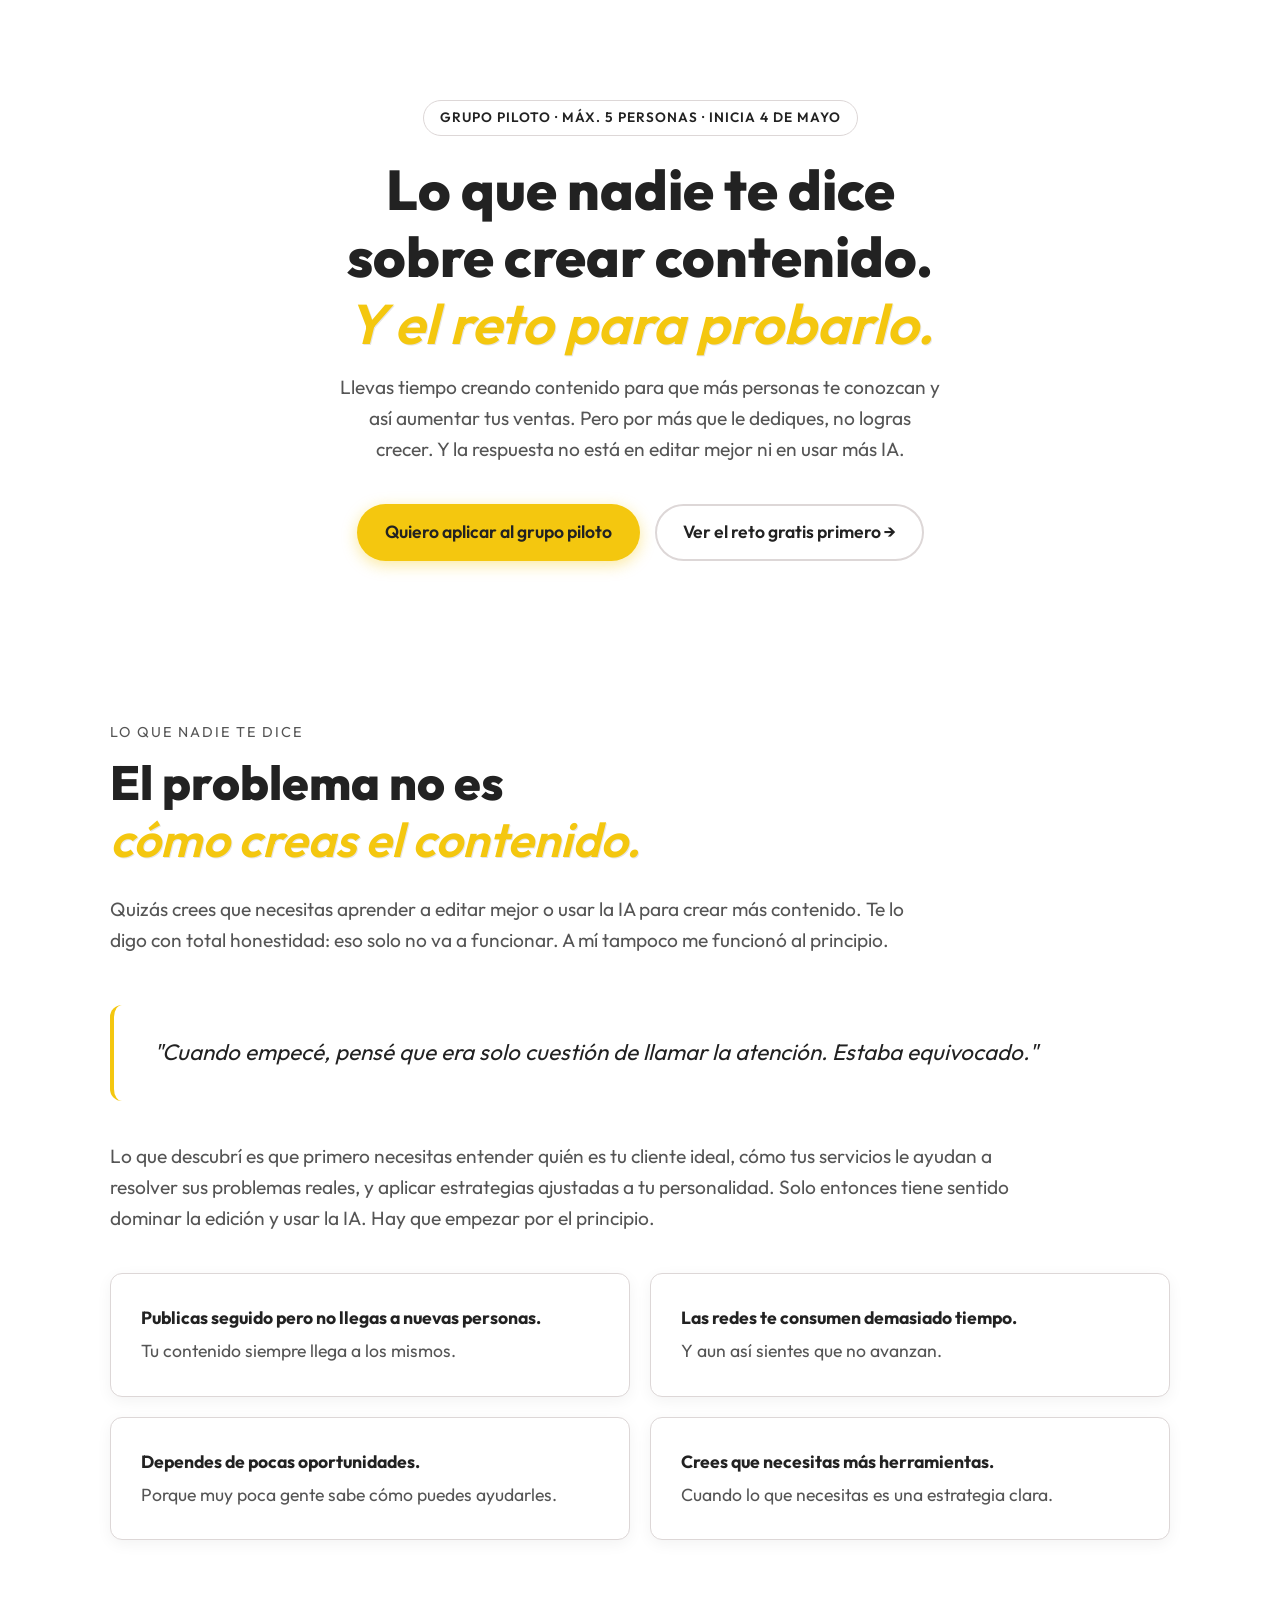
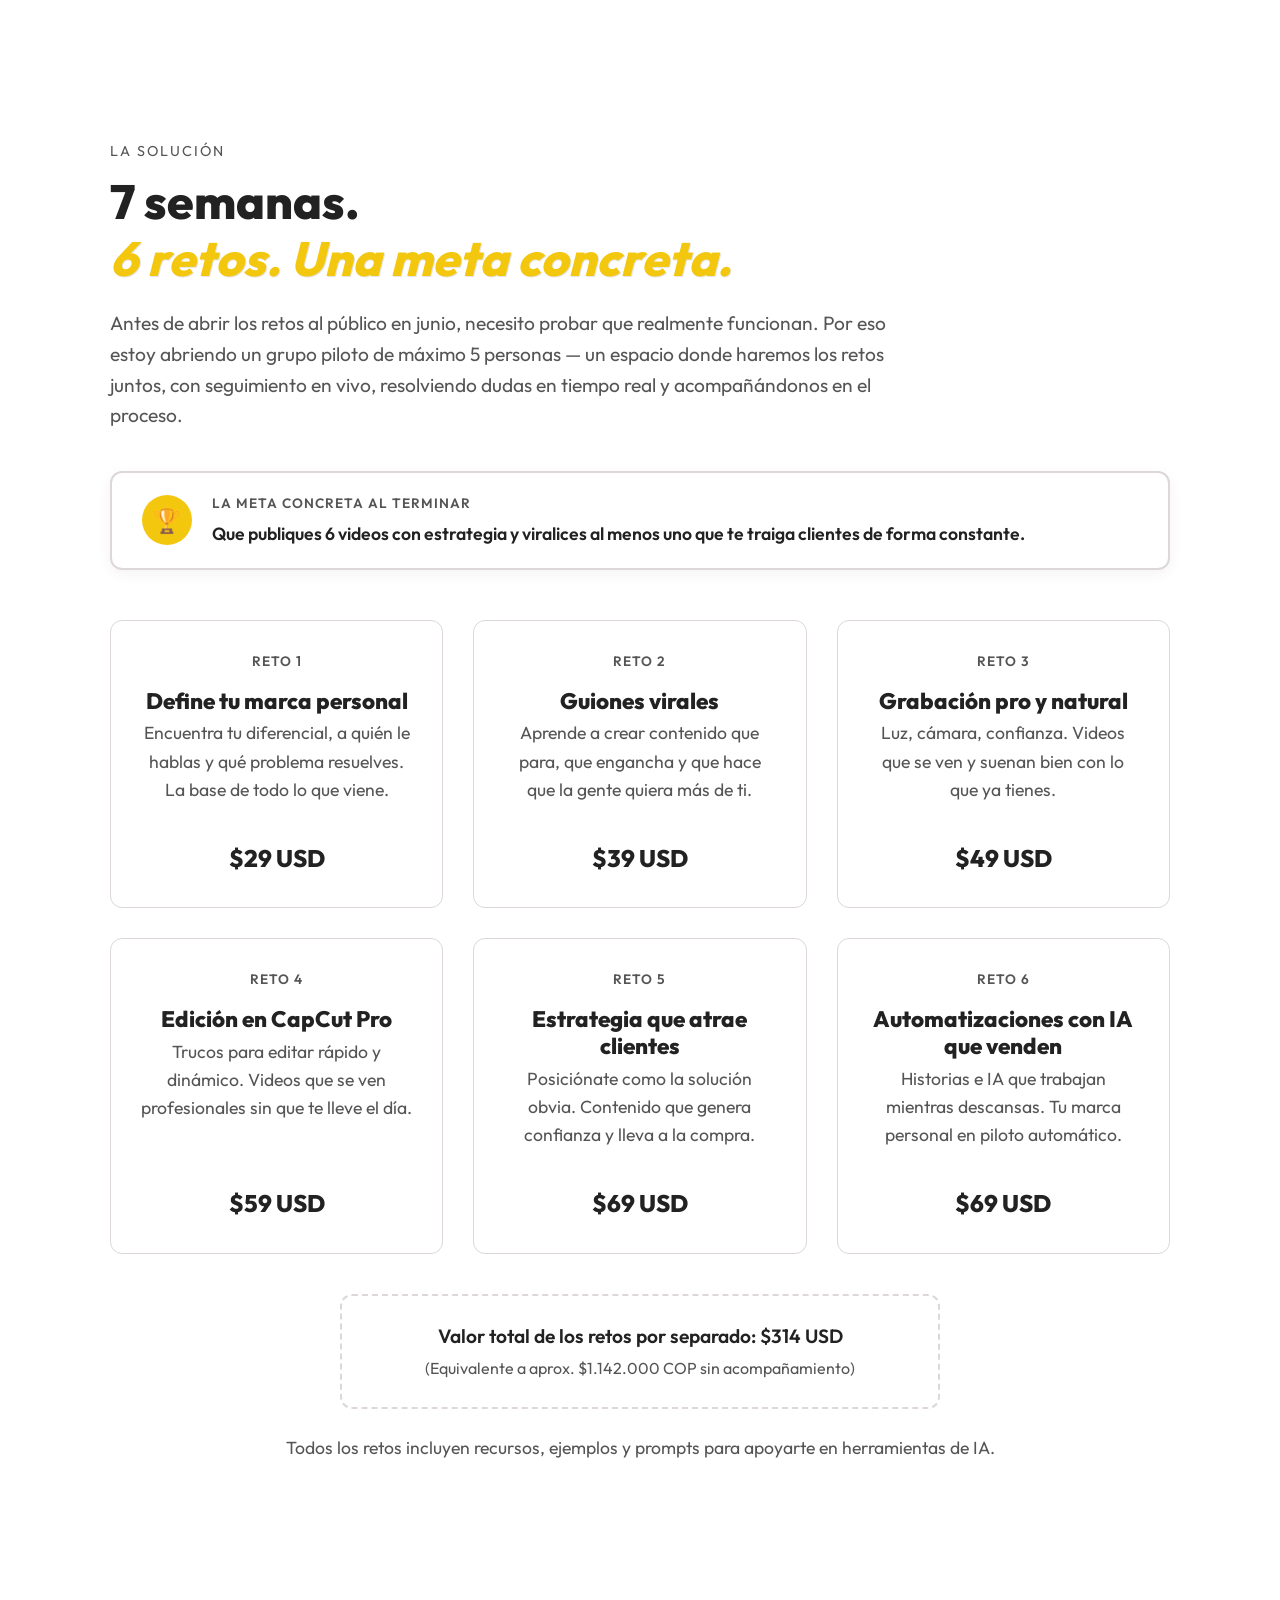
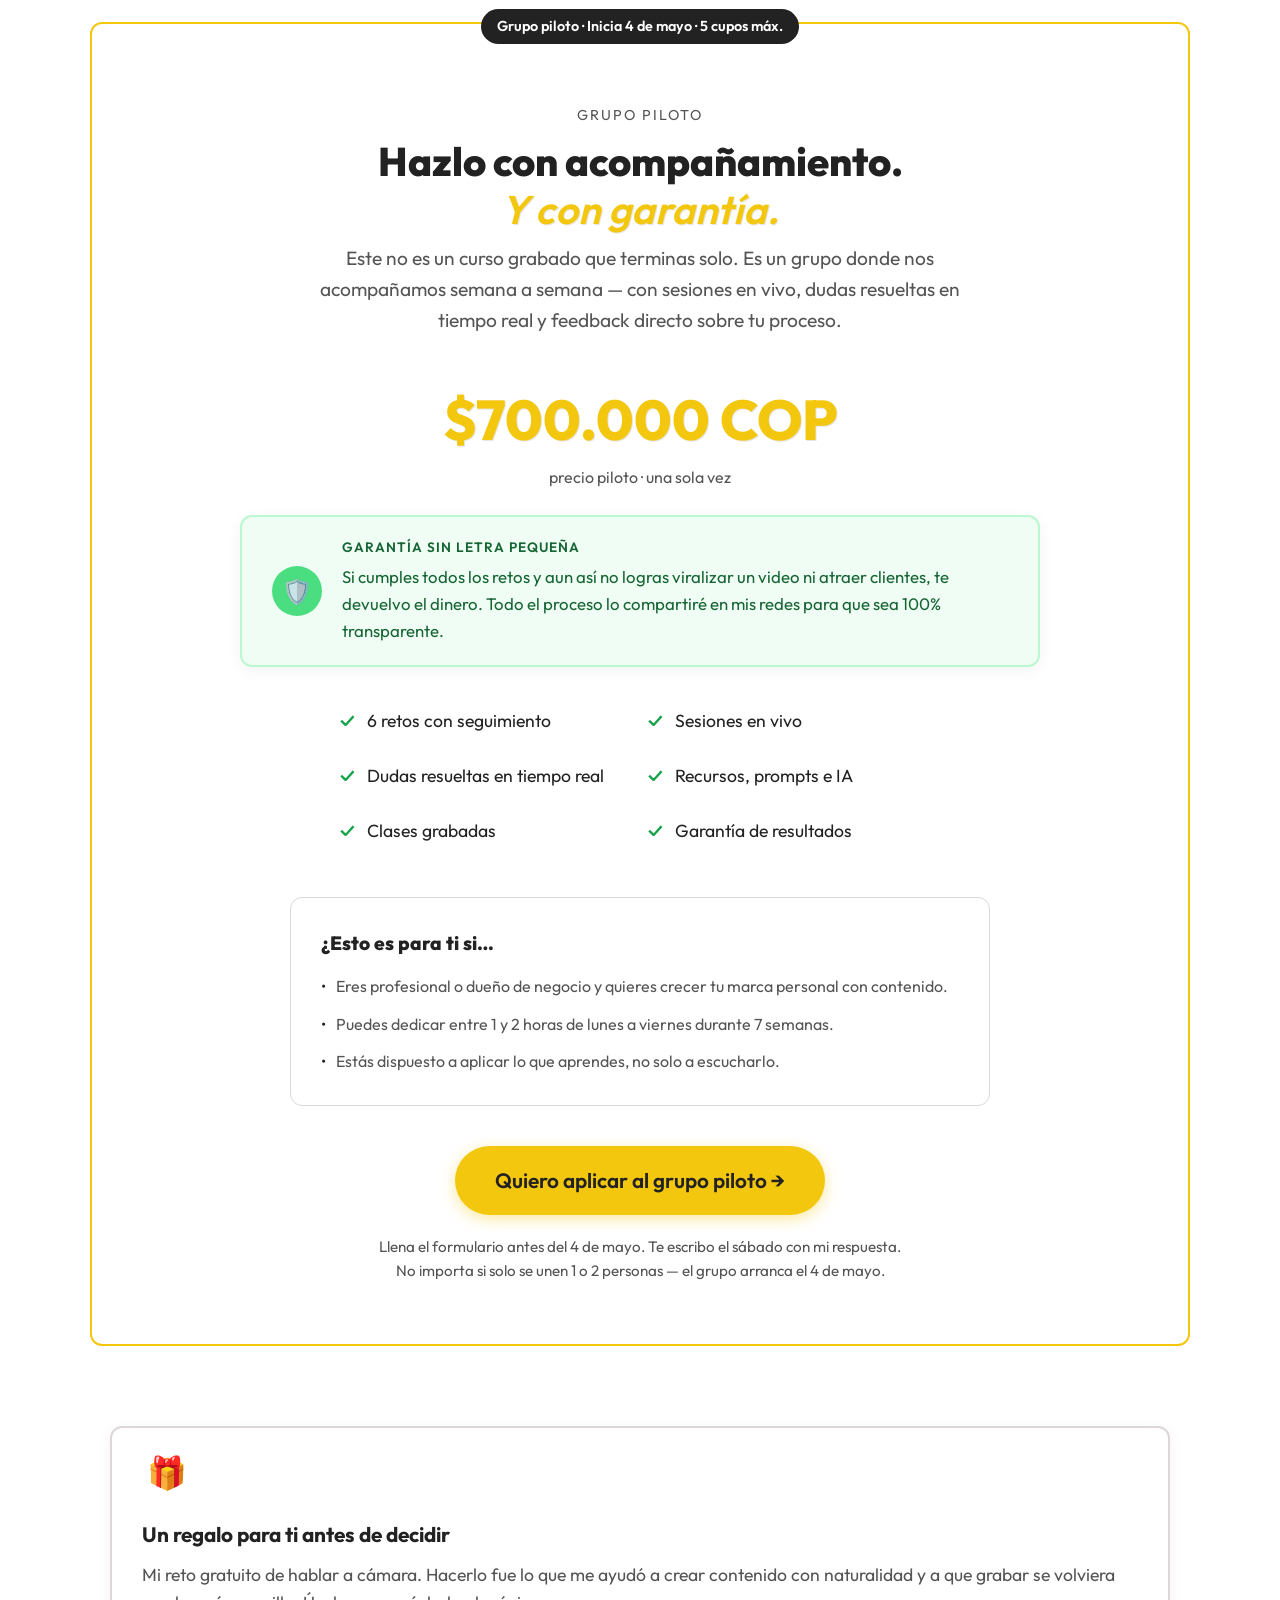
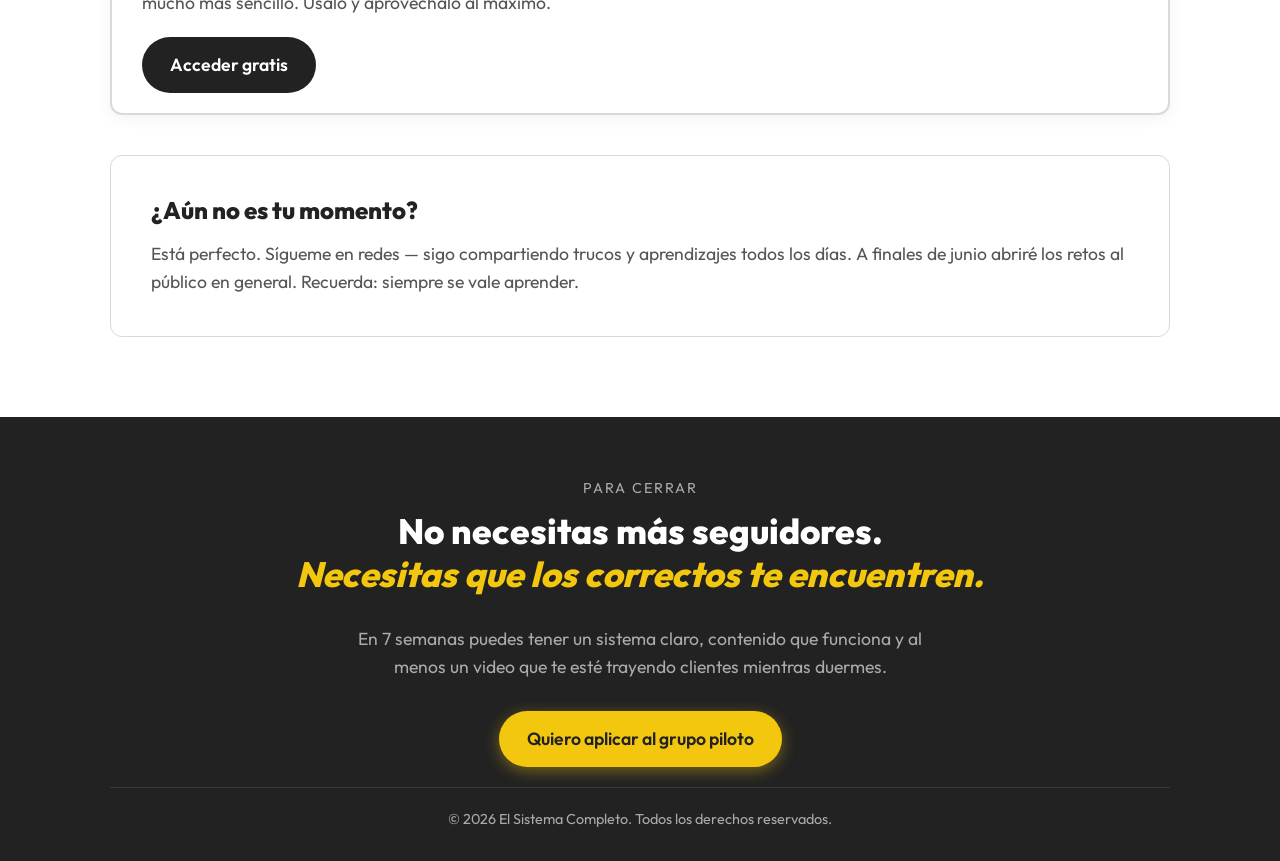
==== commit e2e6dfb6: "feat: links to challenge and form" ====
--- a/index.html
+++ b/index.html
@@ -18,12 +18,19 @@
     <!-- Hero Section -->
     <header class="hero">
         <div class="container">
-            <span style="display: inline-block; background: var(--color-secondary); color: var(--color-text-dark); border: 1px solid var(--color-neutral); font-size: 0.85rem; font-weight: 600; letter-spacing: 1px; text-transform: uppercase; padding: 6px 16px; border-radius: 50px; margin-bottom: 20px;">Grupo piloto · Máx. 10 personas · Inicia 4 de mayo</span>
-            <h1>Lo que nadie te dice<br>sobre crear contenido.<br><span class="expert-subtitle">Y el reto para probarlo.</span></h1>
-            <p class="description">Llevas tiempo creando contenido para que más personas te conozcan y así aumentar tus ventas. Pero por más que le dediques, no logras crecer. Y la respuesta no está en editar mejor ni en usar más IA.</p>
+            <span
+                style="display: inline-block; background: var(--color-secondary); color: var(--color-text-dark); border: 1px solid var(--color-neutral); font-size: 0.85rem; font-weight: 600; letter-spacing: 1px; text-transform: uppercase; padding: 6px 16px; border-radius: 50px; margin-bottom: 20px;">Grupo
+                piloto · Máx. 5 personas · Inicia 4 de mayo</span>
+            <h1>Lo que nadie te dice<br>sobre crear contenido.<br><span class="expert-subtitle">Y el reto para
+                    probarlo.</span></h1>
+            <p class="description">Llevas tiempo creando contenido para que más personas te conozcan y así aumentar tus
+                ventas. Pero por más que le dediques, no logras crecer. Y la respuesta no está en editar mejor ni en
+                usar más IA.</p>
             <div style="display: flex; gap: 15px; justify-content: center; flex-wrap: wrap;">
-                <a href="#grupo-piloto" class="cta-button primary-btn">Quiero aplicar al grupo piloto</a>
-                <a href="#gratis" class="cta-button outline-btn">Ver el reto gratis primero →</a>
+                <a href="https://docs.google.com/forms/d/e/1FAIpQLSfeU4UDlxKO0ymu92lSBFPW-aGYXHw_dVMk9QAn32QDGm-tiQ/viewform?usp=sharing&ouid=117849971434327696463"
+                    target="_blank" class="cta-button primary-btn">Quiero aplicar al grupo piloto</a>
+                <a href="https://furry-partridge-a02.notion.site/Reto-habla-a-c-mara-con-naturalidad-3293e088cfb980b4986de90ccc07c904?source=copy_link"
+                    target="_blank" class="cta-button outline-btn">Ver el reto gratis primero →</a>
             </div>
         </div>
     </header>
@@ -32,28 +39,37 @@
     <section class="expert-section">
         <div class="container">
             <p class="section-kicker">Lo que nadie te dice</p>
-            <h2 class="expert-title">El problema no es<br><span class="expert-subtitle">cómo creas el contenido.</span></h2>
-
-            <p class="expert-lead">Quizás crees que necesitas aprender a editar mejor o usar la IA para crear más contenido. Te lo digo con total honestidad: eso solo no va a funcionar. A mí tampoco me funcionó al principio.</p>
+            <h2 class="expert-title">El problema no es<br><span class="expert-subtitle">cómo creas el contenido.</span>
+            </h2>
+
+            <p class="expert-lead">Quizás crees que necesitas aprender a editar mejor o usar la IA para crear más
+                contenido. Te lo digo con total honestidad: eso solo no va a funcionar. A mí tampoco me funcionó al
+                principio.</p>
 
             <div class="quote-box">
                 <p><em>"Cuando empecé, pensé que era solo cuestión de llamar la atención. Estaba equivocado."</em></p>
             </div>
 
-            <p class="expert-conclusion" style="margin-bottom: 40px;">Lo que descubrí es que primero necesitas entender quién es tu cliente ideal, cómo tus servicios le ayudan a resolver sus problemas reales, y aplicar estrategias ajustadas a tu personalidad. Solo entonces tiene sentido dominar la edición y usar la IA. Hay que empezar por el principio.</p>
+            <p class="expert-conclusion" style="margin-bottom: 40px;">Lo que descubrí es que primero necesitas entender
+                quién es tu cliente ideal, cómo tus servicios le ayudan a resolver sus problemas reales, y aplicar
+                estrategias ajustadas a tu personalidad. Solo entonces tiene sentido dominar la edición y usar la IA.
+                Hay que empezar por el principio.</p>
 
             <div class="pain-grid">
                 <div class="pain-card">
-                    <p><strong>Publicas seguido pero no llegas a nuevas personas.</strong> Tu contenido siempre llega a los mismos.</p>
+                    <p><strong>Publicas seguido pero no llegas a nuevas personas.</strong> Tu contenido siempre llega a
+                        los mismos.</p>
                 </div>
                 <div class="pain-card">
                     <p><strong>Las redes te consumen demasiado tiempo.</strong> Y aun así sientes que no avanzan.</p>
                 </div>
                 <div class="pain-card">
-                    <p><strong>Dependes de pocas oportunidades.</strong> Porque muy poca gente sabe cómo puedes ayudarles.</p>
-                </div>
-                <div class="pain-card">
-                    <p><strong>Crees que necesitas más herramientas.</strong> Cuando lo que necesitas es una estrategia clara.</p>
+                    <p><strong>Dependes de pocas oportunidades.</strong> Porque muy poca gente sabe cómo puedes
+                        ayudarles.</p>
+                </div>
+                <div class="pain-card">
+                    <p><strong>Crees que necesitas más herramientas.</strong> Cuando lo que necesitas es una estrategia
+                        clara.</p>
                 </div>
             </div>
         </div>
@@ -64,14 +80,19 @@
         <div class="container">
             <div class="challenges-header">
                 <p class="challenges-kicker">La solución</p>
-                <h2 class="challenges-title">7 semanas.<br><span class="challenges-subtitle">6 retos. Una meta concreta.</span></h2>
-                <p class="challenges-desc">Antes de abrir los retos al público en junio, necesito probar que realmente funcionan. Por eso estoy abriendo un grupo piloto de máximo 10 personas — un espacio donde haremos los retos juntos, con seguimiento en vivo, resolviendo dudas en tiempo real y acompañándonos en el proceso.</p>
+                <h2 class="challenges-title">7 semanas.<br><span class="challenges-subtitle">6 retos. Una meta
+                        concreta.</span></h2>
+                <p class="challenges-desc">Antes de abrir los retos al público en junio, necesito probar que realmente
+                    funcionan. Por eso estoy abriendo un grupo piloto de máximo 5 personas — un espacio donde haremos
+                    los retos juntos, con seguimiento en vivo, resolviendo dudas en tiempo real y acompañándonos en el
+                    proceso.</p>
 
                 <div class="meta-card">
                     <div class="meta-icon">🏆</div>
                     <div class="meta-text">
                         <p class="meta-kicker">LA META CONCRETA AL TERMINAR</p>
-                        <p class="meta-desc">Que publiques 6 videos con estrategia y viralices al menos uno que te traiga clientes de forma constante.</p>
+                        <p class="meta-desc">Que publiques 6 videos con estrategia y viralices al menos uno que te
+                            traiga clientes de forma constante.</p>
                     </div>
                 </div>
             </div>
@@ -81,46 +102,66 @@
                 <div class="card">
                     <div class="card-tag">Reto 1</div>
                     <h3>Define tu marca personal</h3>
-                    <p class="challenge-name" style="margin-bottom: 0;">Encuentra tu diferencial, a quién le hablas y qué problema resuelves. La base de todo lo que viene.</p>
+                    <p class="challenge-name">Encuentra tu diferencial, a quién le hablas y qué problema resuelves. La
+                        base de todo lo que viene.</p>
+                    <p class="price" style="font-size: 1.5rem; margin-top: 15px; margin-bottom: 0;">$29 USD</p>
                 </div>
 
                 <!-- Reto 2 -->
                 <div class="card">
                     <div class="card-tag">Reto 2</div>
                     <h3>Guiones virales</h3>
-                    <p class="challenge-name" style="margin-bottom: 0;">Aprende a crear contenido que para, que engancha y que hace que la gente quiera más de ti.</p>
+                    <p class="challenge-name">Aprende a crear contenido que para, que engancha y que hace que la gente
+                        quiera más de ti.</p>
+                    <p class="price" style="font-size: 1.5rem; margin-top: 15px; margin-bottom: 0;">$39 USD</p>
                 </div>
 
                 <!-- Reto 3 -->
                 <div class="card">
                     <div class="card-tag">Reto 3</div>
                     <h3>Grabación pro y natural</h3>
-                    <p class="challenge-name" style="margin-bottom: 0;">Luz, cámara, confianza. Videos que se ven y suenan bien con lo que ya tienes.</p>
+                    <p class="challenge-name">Luz, cámara, confianza. Videos que se ven y suenan bien con lo que ya
+                        tienes.</p>
+                    <p class="price" style="font-size: 1.5rem; margin-top: 15px; margin-bottom: 0;">$49 USD</p>
                 </div>
 
                 <!-- Reto 4 -->
                 <div class="card">
                     <div class="card-tag">Reto 4</div>
                     <h3>Edición en CapCut Pro</h3>
-                    <p class="challenge-name" style="margin-bottom: 0;">Trucos para editar rápido y dinámico. Videos que se ven profesionales sin que te lleve el día.</p>
+                    <p class="challenge-name">Trucos para editar rápido y dinámico. Videos que se ven profesionales sin
+                        que te lleve el día.</p>
+                    <p class="price" style="font-size: 1.5rem; margin-top: 15px; margin-bottom: 0;">$59 USD</p>
                 </div>
 
                 <!-- Reto 5 -->
                 <div class="card">
                     <div class="card-tag">Reto 5</div>
                     <h3>Estrategia que atrae clientes</h3>
-                    <p class="challenge-name" style="margin-bottom: 0;">Posiciónate como la solución obvia. Contenido que genera confianza y lleva a la compra.</p>
+                    <p class="challenge-name">Posiciónate como la solución obvia. Contenido que genera confianza y lleva
+                        a la compra.</p>
+                    <p class="price" style="font-size: 1.5rem; margin-top: 15px; margin-bottom: 0;">$69 USD</p>
                 </div>
 
                 <!-- Reto 6 -->
                 <div class="card">
                     <div class="card-tag">Reto 6</div>
                     <h3>Automatizaciones con IA que venden</h3>
-                    <p class="challenge-name" style="margin-bottom: 0;">Historias e IA que trabajan mientras descansas. Tu marca personal en piloto automático.</p>
-                </div>
-            </div>
-            
-            <p style="text-align: center; margin-top: 40px; font-size: 1.1rem; color: var(--color-text-light);">Todos los retos incluyen recursos, ejemplos y prompts para apoyarte en herramientas de IA.</p>
+                    <p class="challenge-name">Historias e IA que trabajan mientras descansas. Tu marca personal en
+                        piloto automático.</p>
+                    <p class="price" style="font-size: 1.5rem; margin-top: 15px; margin-bottom: 0;">$69 USD</p>
+                </div>
+            </div>
+            <div
+                style="text-align: center; margin-top: 40px; padding: 25px; background-color: var(--color-bg-main); border: 2px dashed var(--color-neutral); border-radius: var(--border-radius); max-width: 600px; margin-left: auto; margin-right: auto;">
+                <p style="font-size: 1.2rem; font-weight: 600; color: var(--color-text-dark); margin-bottom: 5px;">Valor
+                    total de los retos por separado: $314 USD</p>
+                <p style="color: var(--color-text-light); font-size: 1rem;">(Equivalente a aprox. $1.142.000 COP sin
+                    acompañamiento)</p>
+            </div>
+
+            <p style="text-align: center; margin-top: 25px; font-size: 1.1rem; color: var(--color-text-light);">Todos
+                los retos incluyen recursos, ejemplos y prompts para apoyarte en herramientas de IA.</p>
         </div>
     </section>
 
@@ -128,45 +169,72 @@
     <section id="grupo-piloto" class="premium">
         <div class="container premium-box">
             <div class="premium-content">
-                <span class="premium-badge">Grupo piloto · Inicia 4 de mayo · 10 cupos máx.</span>
+                <span class="premium-badge">Grupo piloto · Inicia 4 de mayo · 5 cupos máx.</span>
                 <p class="section-kicker" style="margin-top: 20px;">GRUPO PILOTO</p>
-                <h2 style="font-size: 2.5rem; margin-bottom: 10px;">Hazlo con acompañamiento.<br><span class="expert-subtitle">Y con garantía.</span></h2>
-                <p class="premium-subtitle" style="margin-bottom: 40px; color: var(--color-text-light); max-width: 700px; margin-left: auto; margin-right: auto;">Este no es un curso grabado que terminas solo. Es un grupo donde nos acompañamos semana a semana — con sesiones en vivo, dudas resueltas en tiempo real y feedback directo sobre tu proceso.</p>
-                
+                <h2 style="font-size: 2.5rem; margin-bottom: 10px;">Hazlo con acompañamiento.<br><span
+                        class="expert-subtitle">Y con garantía.</span></h2>
+                <p class="premium-subtitle"
+                    style="margin-bottom: 40px; color: var(--color-text-light); max-width: 700px; margin-left: auto; margin-right: auto;">
+                    Este no es un curso grabado que terminas solo. Es un grupo donde nos acompañamos semana a semana —
+                    con sesiones en vivo, dudas resueltas en tiempo real y feedback directo sobre tu proceso.</p>
+
                 <div class="price-box" style="margin-bottom: 20px;">
                     <span class="current-price" style="font-size: 3.5rem;">$700.000 COP</span>
-                    <span class="old-price" style="text-decoration: none; font-size: 1rem; color: var(--color-text-light);">precio piloto · una sola vez</span>
+                    <span class="old-price"
+                        style="text-decoration: none; font-size: 1rem; color: var(--color-text-light);">precio piloto ·
+                        una sola vez</span>
                 </div>
 
                 <!-- Garantia -->
-                <div class="meta-card" style="background-color: #f0fdf4; border-color: #bbf7d0; margin: 0 auto 40px; max-width: 800px; text-align: left;">
+                <div class="meta-card"
+                    style="background-color: #f0fdf4; border-color: #bbf7d0; margin: 0 auto 40px; max-width: 800px; text-align: left;">
                     <div class="meta-icon" style="background-color: #4ade80; color: #fff;">🛡️</div>
                     <div class="meta-text">
                         <p class="meta-kicker" style="color: #166534;">Garantía sin letra pequeña</p>
-                        <p class="meta-desc" style="font-size: 1.05rem; color: #166534; font-weight: 400;">Si cumples todos los retos y aun así no logras viralizar un video ni atraer clientes, te devuelvo el dinero. Todo el proceso lo compartiré en mis redes para que sea 100% transparente.</p>
+                        <p class="meta-desc" style="font-size: 1.05rem; color: #166534; font-weight: 400;">Si cumples
+                            todos los retos y aun así no logras viralizar un video ni atraer clientes, te devuelvo el
+                            dinero. Todo el proceso lo compartiré en mis redes para que sea 100% transparente.</p>
                     </div>
                 </div>
 
-                <ul class="features-list" style="max-width: 600px; display: grid; grid-template-columns: repeat(auto-fit, minmax(250px, 1fr)); gap: 15px; margin-bottom: 40px;">
-                    <li><span style="color: #16a34a; font-weight: bold; margin-right: 8px;">✓</span> 6 retos con seguimiento</li>
-                    <li><span style="color: #16a34a; font-weight: bold; margin-right: 8px;">✓</span> Sesiones en vivo</li>
-                    <li><span style="color: #16a34a; font-weight: bold; margin-right: 8px;">✓</span> Dudas resueltas en tiempo real</li>
-                    <li><span style="color: #16a34a; font-weight: bold; margin-right: 8px;">✓</span> Recursos, prompts e IA</li>
-                    <li><span style="color: #16a34a; font-weight: bold; margin-right: 8px;">✓</span> Clases grabadas</li>
-                    <li><span style="color: #16a34a; font-weight: bold; margin-right: 8px;">✓</span> Garantía de resultados</li>
+                <ul class="features-list"
+                    style="max-width: 600px; display: grid; grid-template-columns: repeat(auto-fit, minmax(250px, 1fr)); gap: 15px; margin-bottom: 40px;">
+                    <li><span style="color: #16a34a; font-weight: bold; margin-right: 8px;">✓</span> 6 retos con
+                        seguimiento</li>
+                    <li><span style="color: #16a34a; font-weight: bold; margin-right: 8px;">✓</span> Sesiones en vivo
+                    </li>
+                    <li><span style="color: #16a34a; font-weight: bold; margin-right: 8px;">✓</span> Dudas resueltas en
+                        tiempo real</li>
+                    <li><span style="color: #16a34a; font-weight: bold; margin-right: 8px;">✓</span> Recursos, prompts e
+                        IA</li>
+                    <li><span style="color: #16a34a; font-weight: bold; margin-right: 8px;">✓</span> Clases grabadas
+                    </li>
+                    <li><span style="color: #16a34a; font-weight: bold; margin-right: 8px;">✓</span> Garantía de
+                        resultados</li>
                 </ul>
 
-                <div style="text-align: left; background-color: var(--color-bg-main); border: 1px solid var(--color-neutral); border-radius: var(--border-radius); padding: 30px; margin: 0 auto 40px; max-width: 700px;">
-                    <p style="font-weight: 800; font-size: 1.2rem; margin-bottom: 15px; color: var(--color-text-dark);">¿Esto es para ti si…</p>
+                <div
+                    style="text-align: left; background-color: var(--color-bg-main); border: 1px solid var(--color-neutral); border-radius: var(--border-radius); padding: 30px; margin: 0 auto 40px; max-width: 700px;">
+                    <p style="font-weight: 800; font-size: 1.2rem; margin-bottom: 15px; color: var(--color-text-dark);">
+                        ¿Esto es para ti si…</p>
                     <ul style="list-style: none; color: var(--color-text-light);">
-                        <li style="margin-bottom: 12px; display: flex;"><span style="color: var(--color-text-dark); margin-right: 10px;">•</span> Eres profesional o dueño de negocio y quieres crecer tu marca personal con contenido.</li>
-                        <li style="margin-bottom: 12px; display: flex;"><span style="color: var(--color-text-dark); margin-right: 10px;">•</span> Puedes dedicar entre 1 y 2 horas de lunes a viernes durante 7 semanas.</li>
-                        <li style="display: flex;"><span style="color: var(--color-text-dark); margin-right: 10px;">•</span> Estás dispuesto a aplicar lo que aprendes, no solo a escucharlo.</li>
+                        <li style="margin-bottom: 12px; display: flex;"><span
+                                style="color: var(--color-text-dark); margin-right: 10px;">•</span> Eres profesional o
+                            dueño de negocio y quieres crecer tu marca personal con contenido.</li>
+                        <li style="margin-bottom: 12px; display: flex;"><span
+                                style="color: var(--color-text-dark); margin-right: 10px;">•</span> Puedes dedicar entre
+                            1 y 2 horas de lunes a viernes durante 7 semanas.</li>
+                        <li style="display: flex;"><span
+                                style="color: var(--color-text-dark); margin-right: 10px;">•</span> Estás dispuesto a
+                            aplicar lo que aprendes, no solo a escucharlo.</li>
                     </ul>
                 </div>
 
-                <a href="#" class="cta-button primary-btn premium-btn">Quiero aplicar al grupo piloto →</a>
-                <p style="margin-top: 20px; font-size: 0.95rem; color: var(--color-text-light);">Llena el formulario antes del 2 de mayo. Te escribo el sábado con mi respuesta.<br>No importa si solo se unen 1 o 2 personas — el grupo arranca el 4 de mayo.</p>
+                <a href="https://docs.google.com/forms/d/e/1FAIpQLSfeU4UDlxKO0ymu92lSBFPW-aGYXHw_dVMk9QAn32QDGm-tiQ/viewform?usp=sharing&ouid=117849971434327696463"
+                    class="cta-button primary-btn premium-btn" target="_blank">Quiero aplicar al grupo piloto →</a>
+                <p style="margin-top: 20px; font-size: 0.95rem; color: var(--color-text-light);">Llena el formulario
+                    antes del 4 de mayo. Te escribo el sábado con mi respuesta.<br>No importa si solo se unen 1 o 2
+                    personas — el grupo arranca el 4 de mayo.</p>
             </div>
         </div>
     </section>
@@ -177,15 +245,22 @@
             <div class="meta-card" style="margin-bottom: 40px; flex-wrap: wrap;">
                 <div class="meta-icon" style="background-color: var(--color-bg-main); font-size: 2rem;">🎁</div>
                 <div class="meta-text" style="flex-grow: 1; min-width: 300px;">
-                    <p class="meta-desc" style="font-size: 1.3rem;"><strong>Un regalo para ti antes de decidir</strong></p>
-                    <p style="margin-top: 10px; color: var(--color-text-light); font-weight: 400;">Mi reto gratuito de hablar a cámara. Hacerlo fue lo que me ayudó a crear contenido con naturalidad y a que grabar se volviera mucho más sencillo. Úsalo y aprovéchalo al máximo.</p>
-                </div>
-                <a href="#" class="cta-button secondary-btn" style="white-space: nowrap;">Acceder gratis</a>
-            </div>
-
-            <div style="background-color: var(--color-secondary); border: 1px solid var(--color-neutral); border-radius: var(--border-radius); padding: 40px;">
+                    <p class="meta-desc" style="font-size: 1.3rem;"><strong>Un regalo para ti antes de decidir</strong>
+                    </p>
+                    <p style="margin-top: 10px; color: var(--color-text-light); font-weight: 400;">Mi reto gratuito de
+                        hablar a cámara. Hacerlo fue lo que me ayudó a crear contenido con naturalidad y a que grabar se
+                        volviera mucho más sencillo. Úsalo y aprovéchalo al máximo.</p>
+                </div>
+                <a href="https://furry-partridge-a02.notion.site/Reto-habla-a-c-mara-con-naturalidad-3293e088cfb980b4986de90ccc07c904?source=copy_link"
+                    target="_blank" class="cta-button secondary-btn" style="white-space: nowrap;">Acceder gratis</a>
+            </div>
+
+            <div
+                style="background-color: var(--color-secondary); border: 1px solid var(--color-neutral); border-radius: var(--border-radius); padding: 40px;">
                 <h3 style="margin-bottom: 15px; font-size: 1.5rem;">¿Aún no es tu momento?</h3>
-                <p style="color: var(--color-text-light); font-size: 1.1rem;">Está perfecto. Sígueme en redes — sigo compartiendo trucos y aprendizajes todos los días. A finales de junio abriré los retos al público en general. Recuerda: siempre se vale aprender.</p>
+                <p style="color: var(--color-text-light); font-size: 1.1rem;">Está perfecto. Sígueme en redes — sigo
+                    compartiendo trucos y aprendizajes todos los días. A finales de junio abriré los retos al público en
+                    general. Recuerda: siempre se vale aprender.</p>
             </div>
         </div>
     </section>
@@ -194,10 +269,16 @@
     <footer class="footer">
         <div class="container">
             <p class="section-kicker" style="color: #AAAAAA;">PARA CERRAR</p>
-            <h3 style="font-size: 2.2rem;">No necesitas más seguidores.<br><span style="color: var(--color-primary); font-style: italic;">Necesitas que los correctos te encuentren.</span></h3>
-            <p style="max-width: 600px; margin: 0 auto 30px; font-size: 1.1rem;">En 7 semanas puedes tener un sistema claro, contenido que funciona y al menos un video que te esté trayendo clientes mientras duermes.</p>
-            <a href="#grupo-piloto" class="cta-button primary-btn footer-btn" style="margin-bottom: 20px;">Quiero aplicar al grupo piloto</a>
-            <p style="margin-bottom: 60px; font-size: 1rem; color: #AAAAAA;">¿Dudas? Empieza con el reto gratis y decide después.</p>
+            <h3 style="font-size: 2.2rem;">No necesitas más seguidores.<br><span
+                    style="color: var(--color-primary); font-style: italic;">Necesitas que los correctos te
+                    encuentren.</span></h3>
+            <p style="max-width: 600px; margin: 0 auto 30px; font-size: 1.1rem;">En 7 semanas puedes tener un sistema
+                claro, contenido que funciona y al menos un video que te esté trayendo clientes mientras duermes.</p>
+            <a href="https://docs.google.com/forms/d/e/1FAIpQLSfeU4UDlxKO0ymu92lSBFPW-aGYXHw_dVMk9QAn32QDGm-tiQ/viewform?usp=sharing&ouid=117849971434327696463"
+                target="_blank" class="cta-button primary-btn footer-btn" style="margin-bottom: 20px;">Quiero aplicar al
+                grupo
+                piloto</a>
+
             <p class="copyright">© 2026 El Sistema Completo. Todos los derechos reservados.</p>
         </div>
     </footer>
